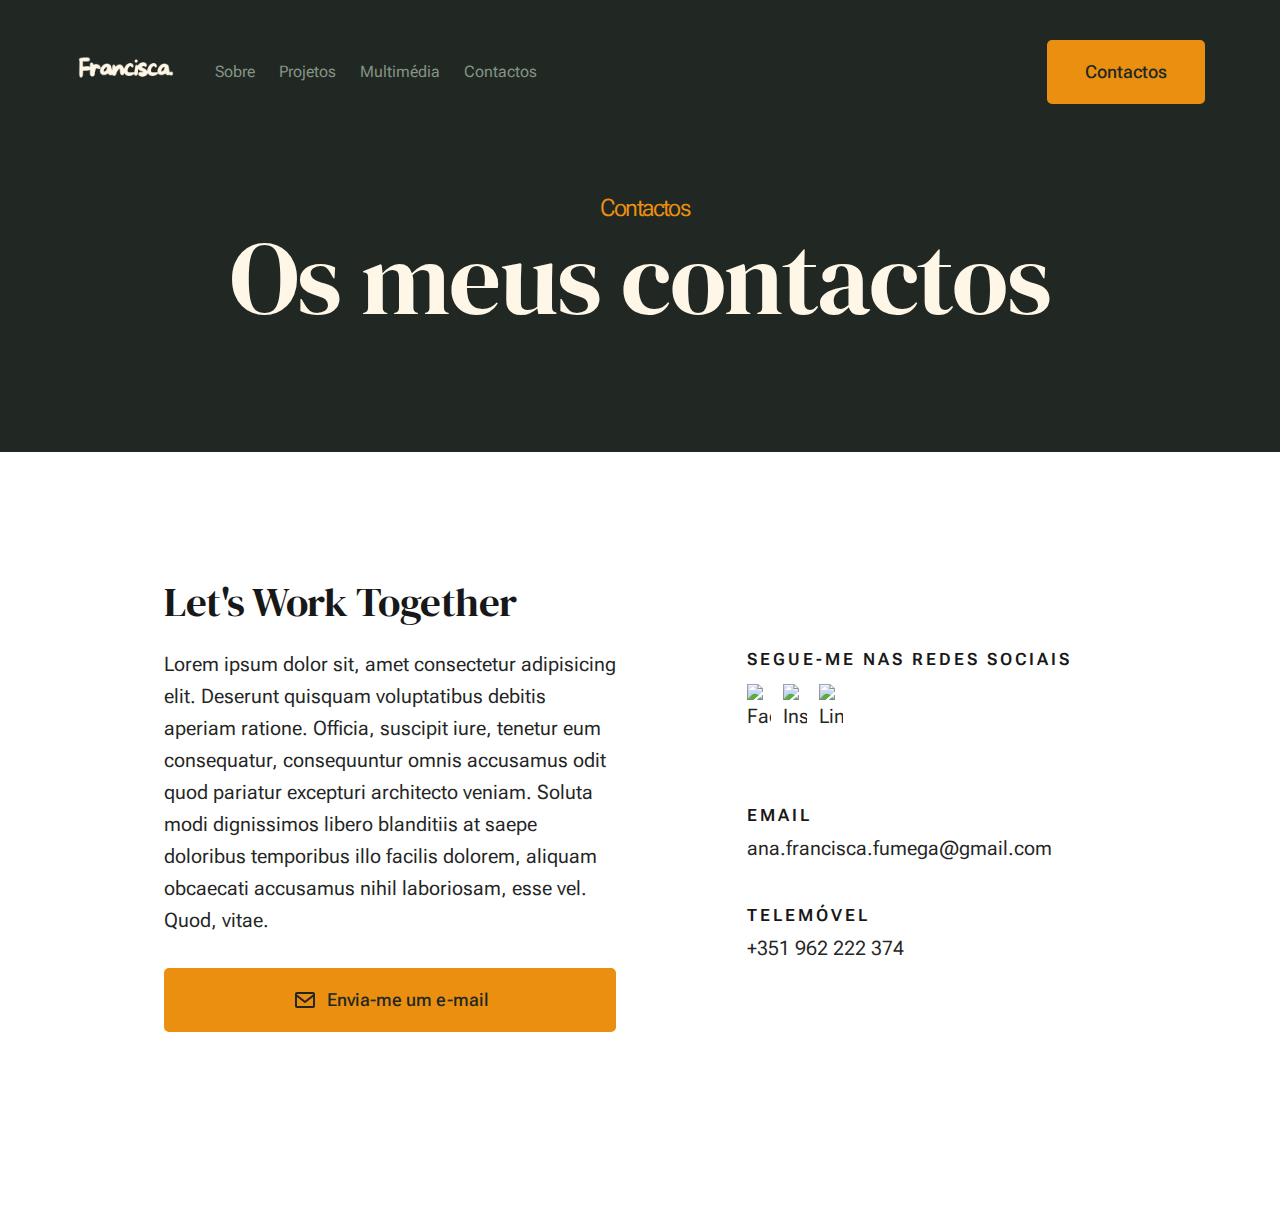
==== contactos.html @ 7c36a603 "Corrigindo publicação" ====
<!DOCTYPE html>
<html lang="en" class="no-js" >
<head>

    <!--- basic page needs
    ================================================== -->
    <meta charset="utf-8">
    <meta name="viewport" content="width=device-width, initial-scale=1">
    <title>Contactos - Francisca</title>

    <script>
        document.documentElement.classList.remove('no-js');
        document.documentElement.classList.add('js');
    </script>

    <!-- CSS
    ================================================== -->
    <link rel="stylesheet" href="css/vendor.css">
    <link rel="stylesheet" href="css/styles.css">

</head>


<body id="top">


    <!-- preloader
    ================================================== -->
    <div id="preloader">
        <div id="loader" class="dots-fade">
            <div></div>
            <div></div>
            <div></div>
        </div>
    </div>


    <!-- page wrap
    ================================================== -->
    <div id="page" class="s-pagewrap">


        <!-- # site header 
        ================================================== -->
        <header class="s-header">
            <div class="row s-header__inner width-sixteen-col">

                <div class="s-header__block">
                    <div class="s-header__logo">
                        <a class="logo" href="index.html">
                            <img src="images/logo.png" alt="Homepage">
                        </a>
                    </div>

                    <a class="s-header__menu-toggle" href="#0"><span>Menu</span></a>
                </div> <!-- end s-header__block -->

                <nav class="s-header__nav">
    
                    <ul class="s-header__menu-links">
                        <li><a href="sobre.html">Sobre</a></li>
                        <li><a href="projetos.html">Projetos</a></li>
                        <li><a href="multimedia.html">Multimédia</a></li>
                        <li><a href="contactos.html">Contactos</a></li>
                    </ul> <!-- s-header__menu-links -->

                    <div class="s-header__contact">
                        <a href="contactos.html" class="btn btn--primary s-header__contact-btn">Contactos</a>                        
                    </div> <!-- s-header__contact -->
    
                </nav> <!-- end s-header__nav -->


            </div> <!-- end s-header__inner -->
        </header> <!-- end s-header -->


        <!-- # site main content
        ================================================== -->
        <section id="content" class="s-content">

               <section class="s-pageheader pageheader">
                    <div class="row">
                        <div class="column xl-12">
                            <h1 class="page-title">
                                <span class="page-title__small-type text-pretitle">Contactos</span>
                                Os meus contactos
                            </h1>                            
                        </div>
                    </div>
               </section> <!--pageheader -->  

               <section class="s-pagecontent pagecontent">

                    <div class="row width-narrower pagemain">
                        <div class="column xl-12">
                            <h2>Let's Work Together</h2>

                            <div class="row">
                                <div class="column xl-6 md-12 contact-cta">     
                                    <p>
                                    Lorem ipsum dolor sit, amet consectetur adipisicing elit. Deserunt quisquam voluptatibus debitis aperiam ratione. Officia, 
                                    suscipit iure, tenetur eum consequatur, consequuntur omnis accusamus odit quod pariatur excepturi architecto veniam. Soluta 
                                    modi dignissimos libero blanditiis at saepe doloribus temporibus illo facilis dolorem, aliquam obcaecati accusamus nihil 
                                    laboriosam, esse vel. Quod, vitae.
                                    </p>
        
                                    <a href="mailto:#0" class="btn btn--primary u-fullwidth contact-btn">
                                        <svg xmlns="http://www.w3.org/2000/svg" width="24" height="24" viewBox="0 0 24 24" style="fill: rgba(0, 0, 0, 1);transform: ;msFilter:;"><path d="M20 4H4c-1.103 0-2 .897-2 2v12c0 1.103.897 2 2 2h16c1.103 0 2-.897 2-2V6c0-1.103-.897-2-2-2zm0 2v.511l-8 6.223-8-6.222V6h16zM4 18V9.044l7.386 5.745a.994.994 0 0 0 1.228 0L20 9.044 20.002 18H4z"></path></svg>
                                        Envia-me um e-mail
                                    </a>
                                </div> 
                                <div class="column xl-5 md-12 u-flexitem-x-right">
                                    <div class="contact-block">
                                        <h6>Segue-me nas redes sociais</h6>
                                        <ul class="contact-social social-list">
                                            <li>
                                                <a href="https://www.facebook.com/profile.php?id=100001958060253" target="_blank" rel="noopener noreferrer">
                                                    <img src="https://cdn-icons-png.flaticon.com/512/124/124010.png" alt="Facebook" width="24" height="24">
                                                </a>
                                            </li>
                                            <li>
                                                <a href="https://www.instagram.com/_francisca007/" target="_blank" rel="noopener noreferrer">
                                                    <img src="https://cdn-icons-png.flaticon.com/512/2111/2111463.png" alt="Instagram" width="24" height="24">
                                                </a>
                                            </li>
                                            <li>
                                                <a href="https://www.linkedin.com/in/francisca-fumega-a64b60287/" target="_blank" rel="noopener noreferrer" aria-label="LinkedIn">
                                                    <img src="https://cdn-icons-png.flaticon.com/512/174/174857.png" alt="LinkedIn" width="24" height="24">
                                                </a>
                                            </li>
                                        </ul>
                                    </div>

                                    <div class="contact-block">
                                        <h6>Email</h6>
                                        <a href="mailto:#0">ana.francisca.fumega@gmail.com</a>
                                    </div>

                                    <div class="contact-block">
                                        <h6>Telemóvel</h6>
                                        <ul class="contact-list">
                                            <li><a href="tel:197-543-2345">+351 962 222 374</a></li>
                                        </ul>
                                    </div>

                                </div>
                            </div>
                        </div>                        
                    </div> <!-- end pagemain -->

               </section> <!-- pagecontent -->
    <!-- Java Script
    ================================================== -->
    <script src="js/plugins.js"></script>
    <script src="js/main.js"></script>

</body>
</html>
---- css/vendor.css ----
/* ===================================================================
 * Monica Third-party Stylesheets
 * Template Ver. 1.0.0
 * 12-13-2022
 * -------------------------------------------------------------------
 *
 * TOC:
 * # PrismJS
 * # Swiper
 *
 * ------------------------------------------------------------------- */


/* ===================================================================
 * # PrismJS 1.20.0
 *   https://prismjs.com/download.html#themes=prism-okaidia&languages=markup+css+clike+javascript+markup-templating+php 
 *   
 *   okaidia theme for JavaScript, CSS and HTML
 *   Loosely based on Monokai textmate theme by http://www.monokai.nl/
 *   @author ocodia
 * ------------------------------------------------------------------- */
code[class*=language-],
pre[class*=language-] {
  color          : #f8f8f2;
  background     : none;
  text-shadow    : 0 1px rgba(0, 0, 0, 0.3);
  font-family    : var(--font-mono);
  font-size      : calc(var(--text-size) * 0.9444);
  text-align     : left;
  white-space    : pre;
  word-spacing   : normal;
  word-break     : normal;
  word-wrap      : normal;
  line-height    : var(--vspace-1);
  -moz-tab-size  : 4;
  -o-tab-size    : 4;
  tab-size       : 4;
  -webkit-hyphens: none;
  -ms-hyphens    : none;
  hyphens        : none;
}

/* Code blocks */
pre[class*=language-] {
  padding : var(--vspace-0_5) 0 var(--vspace-1);
  margin  : var(--vspace-1) 0;
  overflow: auto;
}

:not(pre)>code[class*=language-],
pre[class*=language-] {
  background: #272822;
}

/* Inline code */
:not(pre)>code[class*=language-] {
  padding    : 0.1em;
  white-space: normal;
}

.token.comment,
.token.prolog,
.token.doctype,
.token.cdata {
  color: slategray;
}

.token.punctuation {
  color: #f8f8f2;
}

.token.namespace {
  opacity: 0.7;
}

.token.property,
.token.tag,
.token.constant,
.token.symbol,
.token.deleted {
  color: #f92672;
}

.token.boolean,
.token.number {
  color: #ae81ff;
}

.token.selector,
.token.attr-name,
.token.string,
.token.char,
.token.builtin,
.token.inserted {
  color: #a6e22e;
}

.token.operator,
.token.entity,
.token.url,
.language-css .token.string,
.style .token.string,
.token.variable {
  color: #f8f8f2;
}

.token.atrule,
.token.attr-value,
.token.function,
.token.class-name {
  color: #e6db74;
}

.token.keyword {
  color: #66d9ef;
}

.token.regex,
.token.important {
  color: #fd971f;
}

.token.important,
.token.bold {
  font-weight: bold;
}

.token.italic {
  font-style: italic;
}

.token.entity {
  cursor: help;
}



/* ===================================================================
 * # Swiper 6.4.5
 *   Most modern mobile touch slider and framework with hardware accelerated transitions
 *   https://swiperjs.com
 *
 *   Copyright 2014-2020 Vladimir Kharlampidi
 *
 *   Released under the MIT License
 *
 *   Released on: December 18, 2020
 * ------------------------------------------------------------------- */
@font-face {
  font-family: "swiper-icons";
  src        : url("data:application/font-woff;charset=utf-8;base64, [base64]//wADZ2x5ZgAAAywAAADMAAAD2MHtryVoZWFkAAABbAAAADAAAAA2E2+eoWhoZWEAAAGcAAAAHwAAACQC9gDzaG10eAAAAigAAAAZAAAArgJkABFsb2NhAAAC0AAAAFoAAABaFQAUGG1heHAAAAG8AAAAHwAAACAAcABAbmFtZQAAA/gAAAE5AAACXvFdBwlwb3N0AAAFNAAAAGIAAACE5s74hXjaY2BkYGAAYpf5Hu/j+W2+MnAzMYDAzaX6QjD6/4//Bxj5GA8AuRwMYGkAPywL13jaY2BkYGA88P8Agx4j+/8fQDYfA1AEBWgDAIB2BOoAeNpjYGRgYNBh4GdgYgABEMnIABJzYNADCQAACWgAsQB42mNgYfzCOIGBlYGB0YcxjYGBwR1Kf2WQZGhhYGBiYGVmgAFGBiQQkOaawtDAoMBQxXjg/wEGPcYDDA4wNUA2CCgwsAAAO4EL6gAAeNpj2M0gyAACqxgGNWBkZ2D4/wMA+xkDdgAAAHjaY2BgYGaAYBkGRgYQiAHyGMF8FgYHIM3DwMHABGQrMOgyWDLEM1T9/w8UBfEMgLzE////P/5//f/V/xv+r4eaAAeMbAxwIUYmIMHEgKYAYjUcsDAwsLKxc3BycfPw8jEQA/[base64]/uznmfPFBNODM2K7MTQ45YEAZqGP81AmGGcF3iPqOop0r1SPTaTbVkfUe4HXj97wYE+yNwWYxwWu4v1ugWHgo3S1XdZEVqWM7ET0cfnLGxWfkgR42o2PvWrDMBSFj/IHLaF0zKjRgdiVMwScNRAoWUoH78Y2icB/yIY09An6AH2Bdu/UB+yxopYshQiEvnvu0dURgDt8QeC8PDw7Fpji3fEA4z/PEJ6YOB5hKh4dj3EvXhxPqH/SKUY3rJ7srZ4FZnh1PMAtPhwP6fl2PMJMPDgeQ4rY8YT6Gzao0eAEA409DuggmTnFnOcSCiEiLMgxCiTI6Cq5DZUd3Qmp10vO0LaLTd2cjN4fOumlc7lUYbSQcZFkutRG7g6JKZKy0RmdLY680CDnEJ+UMkpFFe1RN7nxdVpXrC4aTtnaurOnYercZg2YVmLN/d/gczfEimrE/fs/bOuq29Zmn8tloORaXgZgGa78yO9/cnXm2BpaGvq25Dv9S4E9+5SIc9PqupJKhYFSSl47+Qcr1mYNAAAAeNptw0cKwkAAAMDZJA8Q7OUJvkLsPfZ6zFVERPy8qHh2YER+3i/BP83vIBLLySsoKimrqKqpa2hp6+jq6RsYGhmbmJqZSy0sraxtbO3sHRydnEMU4uR6yx7JJXveP7WrDycAAAAAAAH//wACeNpjYGRgYOABYhkgZgJCZgZNBkYGLQZtIJsFLMYAAAw3ALgAeNolizEKgDAQBCchRbC2sFER0YD6qVQiBCv/H9ezGI6Z5XBAw8CBK/m5iQQVauVbXLnOrMZv2oLdKFa8Pjuru2hJzGabmOSLzNMzvutpB3N42mNgZGBg4GKQYzBhYMxJLMlj4GBgAYow/P/PAJJhLM6sSoWKfWCAAwDAjgbRAAB42mNgYGBkAIIbCZo5IPrmUn0hGA0AO8EFTQAA") format("woff");
  font-weight: 400;
  font-style : normal;
}

:root {
  --swiper-theme-color: #007aff;
}

.swiper-container {
  margin-left : auto;
  margin-right: auto;
  position    : relative;
  overflow    : hidden;
  list-style  : none;
  padding     : 0;
  /* Fix of Webkit flickering */
  z-index     : 1;
}

.swiper-container-vertical>.swiper-wrapper {
  flex-direction: column;
}

.swiper-wrapper {
  position           : relative;
  width              : 100%;
  height             : 100%;
  z-index            : 1;
  display            : flex;
  transition-property: transform;
  box-sizing         : content-box;
}

.swiper-container-android .swiper-slide,
.swiper-wrapper {
  transform: translate3d(0px, 0, 0);
}

.swiper-container-multirow>.swiper-wrapper {
  flex-wrap: wrap;
}

.swiper-container-multirow-column>.swiper-wrapper {
  flex-wrap     : wrap;
  flex-direction: column;
}

.swiper-container-free-mode>.swiper-wrapper {
  transition-timing-function: ease-out;
  margin                    : 0 auto;
}

.swiper-slide {
  flex-shrink        : 0;
  width              : 100%;
  height             : 100%;
  position           : relative;
  transition-property: transform;
}

.swiper-slide-invisible-blank {
  visibility: hidden;
}

/* Auto Height */
.swiper-container-autoheight,
.swiper-container-autoheight .swiper-slide {
  height: auto;
}

.swiper-container-autoheight .swiper-wrapper {
  align-items        : flex-start;
  transition-property: transform, height;
}

/* 3D Effects */
.swiper-container-3d {
  perspective: 1200px;
}

.swiper-container-3d .swiper-wrapper,
.swiper-container-3d .swiper-slide,
.swiper-container-3d .swiper-slide-shadow-left,
.swiper-container-3d .swiper-slide-shadow-right,
.swiper-container-3d .swiper-slide-shadow-top,
.swiper-container-3d .swiper-slide-shadow-bottom,
.swiper-container-3d .swiper-cube-shadow {
  transform-style: preserve-3d;
}

.swiper-container-3d .swiper-slide-shadow-left,
.swiper-container-3d .swiper-slide-shadow-right,
.swiper-container-3d .swiper-slide-shadow-top,
.swiper-container-3d .swiper-slide-shadow-bottom {
  position      : absolute;
  left          : 0;
  top           : 0;
  width         : 100%;
  height        : 100%;
  pointer-events: none;
  z-index       : 10;
}

.swiper-container-3d .swiper-slide-shadow-left {
  background-image: linear-gradient(to left, rgba(0, 0, 0, 0.5), rgba(0, 0, 0, 0));
}

.swiper-container-3d .swiper-slide-shadow-right {
  background-image: linear-gradient(to right, rgba(0, 0, 0, 0.5), rgba(0, 0, 0, 0));
}

.swiper-container-3d .swiper-slide-shadow-top {
  background-image: linear-gradient(to top, rgba(0, 0, 0, 0.5), rgba(0, 0, 0, 0));
}

.swiper-container-3d .swiper-slide-shadow-bottom {
  background-image: linear-gradient(to bottom, rgba(0, 0, 0, 0.5), rgba(0, 0, 0, 0));
}

/* CSS Mode */
.swiper-container-css-mode>.swiper-wrapper {
  overflow          : auto;
  scrollbar-width   : none;
  /* For Firefox */
  -ms-overflow-style: none;
  /* For Internet Explorer and Edge */
}

.swiper-container-css-mode>.swiper-wrapper::-webkit-scrollbar {
  display: none;
}

.swiper-container-css-mode>.swiper-wrapper>.swiper-slide {
  scroll-snap-align: start start;
}

.swiper-container-horizontal.swiper-container-css-mode>.swiper-wrapper {
  -ms-scroll-snap-type: x mandatory;
  scroll-snap-type    : x mandatory;
}

.swiper-container-vertical.swiper-container-css-mode>.swiper-wrapper {
  -ms-scroll-snap-type: y mandatory;
  scroll-snap-type    : y mandatory;
}

:root {
  --swiper-navigation-size   : 44px;
  /*
    --swiper-navigation-color: var(--swiper-theme-color);
    */
}

.swiper-button-prev,
.swiper-button-next {
  position       : absolute;
  top            : 50%;
  width          : calc(var(--swiper-navigation-size) / 44 * 27);
  height         : var(--swiper-navigation-size);
  margin-top     : calc(-1 * var(--swiper-navigation-size) / 2);
  z-index        : 10;
  cursor         : pointer;
  display        : flex;
  align-items    : center;
  justify-content: center;
  color          : var(--swiper-navigation-color, var(--swiper-theme-color));
}

.swiper-button-prev.swiper-button-disabled,
.swiper-button-next.swiper-button-disabled {
  opacity       : 0.35;
  cursor        : auto;
  pointer-events: none;
}

.swiper-button-prev:after,
.swiper-button-next:after {
  font-family   : swiper-icons;
  font-size     : var(--swiper-navigation-size);
  text-transform: none !important;
  letter-spacing: 0;
  text-transform: none;
  font-variant  : initial;
  line-height   : 1;
}

.swiper-button-prev,
.swiper-container-rtl .swiper-button-next {
  left : 10px;
  right: auto;
}

.swiper-button-prev:after,
.swiper-container-rtl .swiper-button-next:after {
  content: "prev";
}

.swiper-button-next,
.swiper-container-rtl .swiper-button-prev {
  right: 10px;
  left : auto;
}

.swiper-button-next:after,
.swiper-container-rtl .swiper-button-prev:after {
  content: "next";
}

.swiper-button-prev.swiper-button-white,
.swiper-button-next.swiper-button-white {
  --swiper-navigation-color: #ffffff;
}

.swiper-button-prev.swiper-button-black,
.swiper-button-next.swiper-button-black {
  --swiper-navigation-color: #000000;
}

.swiper-button-lock {
  display: none;
}

:root {
  /*
    --swiper-pagination-color: var(--swiper-theme-color);
    */
}

.swiper-pagination {
  position  : absolute;
  text-align: center;
  transition: 300ms opacity;
  transform : translate3d(0, 0, 0);
  z-index   : 10;
}

.swiper-pagination.swiper-pagination-hidden {
  opacity: 0;
}

/* Common Styles */
.swiper-pagination-fraction,
.swiper-pagination-custom,
.swiper-container-horizontal>.swiper-pagination-bullets {
  bottom: 10px;
  left  : 0;
  width : 100%;
}

/* Bullets */
.swiper-pagination-bullets-dynamic {
  overflow : hidden;
  font-size: 0;
}

.swiper-pagination-bullets-dynamic .swiper-pagination-bullet {
  transform: scale(0.33);
  position : relative;
}

.swiper-pagination-bullets-dynamic .swiper-pagination-bullet-active {
  transform: scale(1);
}

.swiper-pagination-bullets-dynamic .swiper-pagination-bullet-active-main {
  transform: scale(1);
}

.swiper-pagination-bullets-dynamic .swiper-pagination-bullet-active-prev {
  transform: scale(0.66);
}

.swiper-pagination-bullets-dynamic .swiper-pagination-bullet-active-prev-prev {
  transform: scale(0.33);
}

.swiper-pagination-bullets-dynamic .swiper-pagination-bullet-active-next {
  transform: scale(0.66);
}

.swiper-pagination-bullets-dynamic .swiper-pagination-bullet-active-next-next {
  transform: scale(0.33);
}

.swiper-pagination-bullet {
  width        : 8px;
  height       : 8px;
  display      : inline-block;
  border-radius: 100%;
  background   : #000;
  opacity      : 0.2;
}

button.swiper-pagination-bullet {
  border            : none;
  margin            : 0;
  padding           : 0;
  box-shadow        : none;
  -webkit-appearance: none;
  -moz-appearance   : none;
  appearance        : none;
}

.swiper-pagination-clickable .swiper-pagination-bullet {
  cursor: pointer;
}

.swiper-pagination-bullet-active {
  opacity   : 1;
  background: var(--swiper-pagination-color, var(--swiper-theme-color));
}

.swiper-container-vertical>.swiper-pagination-bullets {
  right    : 10px;
  top      : 50%;
  transform: translate3d(0px, -50%, 0);
}

.swiper-container-vertical>.swiper-pagination-bullets .swiper-pagination-bullet {
  margin : 6px 0;
  display: block;
}

.swiper-container-vertical>.swiper-pagination-bullets.swiper-pagination-bullets-dynamic {
  top      : 50%;
  transform: translateY(-50%);
  width    : 8px;
}

.swiper-container-vertical>.swiper-pagination-bullets.swiper-pagination-bullets-dynamic .swiper-pagination-bullet {
  display   : inline-block;
  transition: 200ms transform, 200ms top;
}

.swiper-container-horizontal>.swiper-pagination-bullets .swiper-pagination-bullet {
  margin: 0 4px;
}

.swiper-container-horizontal>.swiper-pagination-bullets.swiper-pagination-bullets-dynamic {
  left       : 50%;
  transform  : translateX(-50%);
  white-space: nowrap;
}

.swiper-container-horizontal>.swiper-pagination-bullets.swiper-pagination-bullets-dynamic .swiper-pagination-bullet {
  transition: 200ms transform, 200ms left;
}

.swiper-container-horizontal.swiper-container-rtl>.swiper-pagination-bullets-dynamic .swiper-pagination-bullet {
  transition: 200ms transform, 200ms right;
}

/* Progress */
.swiper-pagination-progressbar {
  background: rgba(0, 0, 0, 0.25);
  position  : absolute;
}

.swiper-pagination-progressbar .swiper-pagination-progressbar-fill {
  background      : var(--swiper-pagination-color, var(--swiper-theme-color));
  position        : absolute;
  left            : 0;
  top             : 0;
  width           : 100%;
  height          : 100%;
  transform       : scale(0);
  transform-origin: left top;
}

.swiper-container-rtl .swiper-pagination-progressbar .swiper-pagination-progressbar-fill {
  transform-origin: right top;
}

.swiper-container-horizontal>.swiper-pagination-progressbar,
.swiper-container-vertical>.swiper-pagination-progressbar.swiper-pagination-progressbar-opposite {
  width : 100%;
  height: 4px;
  left  : 0;
  top   : 0;
}

.swiper-container-vertical>.swiper-pagination-progressbar,
.swiper-container-horizontal>.swiper-pagination-progressbar.swiper-pagination-progressbar-opposite {
  width : 4px;
  height: 100%;
  left  : 0;
  top   : 0;
}

.swiper-pagination-white {
  --swiper-pagination-color: #ffffff;
}

.swiper-pagination-black {
  --swiper-pagination-color: #000000;
}

.swiper-pagination-lock {
  display: none;
}

/* Scrollbar */
.swiper-scrollbar {
  border-radius   : 10px;
  position        : relative;
  -ms-touch-action: none;
  background      : rgba(0, 0, 0, 0.1);
}

.swiper-container-horizontal>.swiper-scrollbar {
  position: absolute;
  left    : 1%;
  bottom  : 3px;
  z-index : 50;
  height  : 5px;
  width   : 98%;
}

.swiper-container-vertical>.swiper-scrollbar {
  position: absolute;
  right   : 3px;
  top     : 1%;
  z-index : 50;
  width   : 5px;
  height  : 98%;
}

.swiper-scrollbar-drag {
  height       : 100%;
  width        : 100%;
  position     : relative;
  background   : rgba(0, 0, 0, 0.5);
  border-radius: 10px;
  left         : 0;
  top          : 0;
}

.swiper-scrollbar-cursor-drag {
  cursor: move;
}

.swiper-scrollbar-lock {
  display: none;
}

.swiper-zoom-container {
  width          : 100%;
  height         : 100%;
  display        : flex;
  justify-content: center;
  align-items    : center;
  text-align     : center;
}

.swiper-zoom-container>img,
.swiper-zoom-container>svg,
.swiper-zoom-container>canvas {
  max-width    : 100%;
  max-height   : 100%;
  -o-object-fit: contain;
  object-fit   : contain;
}

.swiper-slide-zoomed {
  cursor: move;
}

/* Preloader */
:root {
  /*
    --swiper-preloader-color: var(--swiper-theme-color);
    */
}

.swiper-lazy-preloader {
  width            : 42px;
  height           : 42px;
  position         : absolute;
  left             : 50%;
  top              : 50%;
  margin-left      : -21px;
  margin-top       : -21px;
  z-index          : 10;
  transform-origin : 50%;
  -webkit-animation: swiper-preloader-spin 1s infinite linear;
  animation        : swiper-preloader-spin 1s infinite linear;
  box-sizing       : border-box;
  border           : 4px solid var(--swiper-preloader-color, var(--swiper-theme-color));
  border-radius    : 50%;
  border-top-color : transparent;
}

.swiper-lazy-preloader-white {
  --swiper-preloader-color: #fff;
}

.swiper-lazy-preloader-black {
  --swiper-preloader-color: #000;
}

@-webkit-keyframes swiper-preloader-spin {
  100% {
    transform: rotate(360deg);
  }
}

@keyframes swiper-preloader-spin {
  100% {
    transform: rotate(360deg);
  }
}

/* a11y */
.swiper-container .swiper-notification {
  position      : absolute;
  left          : 0;
  top           : 0;
  pointer-events: none;
  opacity       : 0;
  z-index       : -1000;
}

.swiper-container-fade.swiper-container-free-mode .swiper-slide {
  transition-timing-function: ease-out;
}

.swiper-container-fade .swiper-slide {
  pointer-events     : none;
  transition-property: opacity;
}

.swiper-container-fade .swiper-slide .swiper-slide {
  pointer-events: none;
}

.swiper-container-fade .swiper-slide-active,
.swiper-container-fade .swiper-slide-active .swiper-slide-active {
  pointer-events: auto;
}

.swiper-container-cube {
  overflow: visible;
}

.swiper-container-cube .swiper-slide {
  pointer-events             : none;
  -webkit-backface-visibility: hidden;
  backface-visibility        : hidden;
  z-index                    : 1;
  visibility                 : hidden;
  transform-origin           : 0 0;
  width                      : 100%;
  height                     : 100%;
}

.swiper-container-cube .swiper-slide .swiper-slide {
  pointer-events: none;
}

.swiper-container-cube.swiper-container-rtl .swiper-slide {
  transform-origin: 100% 0;
}

.swiper-container-cube .swiper-slide-active,
.swiper-container-cube .swiper-slide-active .swiper-slide-active {
  pointer-events: auto;
}

.swiper-container-cube .swiper-slide-active,
.swiper-container-cube .swiper-slide-next,
.swiper-container-cube .swiper-slide-prev,
.swiper-container-cube .swiper-slide-next+.swiper-slide {
  pointer-events: auto;
  visibility    : visible;
}

.swiper-container-cube .swiper-slide-shadow-top,
.swiper-container-cube .swiper-slide-shadow-bottom,
.swiper-container-cube .swiper-slide-shadow-left,
.swiper-container-cube .swiper-slide-shadow-right {
  z-index                    : 0;
  -webkit-backface-visibility: hidden;
  backface-visibility        : hidden;
}

.swiper-container-cube .swiper-cube-shadow {
  position  : absolute;
  left      : 0;
  bottom    : 0px;
  width     : 100%;
  height    : 100%;
  background: #000;
  opacity   : 0.6;
  filter    : blur(50px);
  z-index   : 0;
}

.swiper-container-flip {
  overflow: visible;
}

.swiper-container-flip .swiper-slide {
  pointer-events             : none;
  -webkit-backface-visibility: hidden;
  backface-visibility        : hidden;
  z-index                    : 1;
}

.swiper-container-flip .swiper-slide .swiper-slide {
  pointer-events: none;
}

.swiper-container-flip .swiper-slide-active,
.swiper-container-flip .swiper-slide-active .swiper-slide-active {
  pointer-events: auto;
}

.swiper-container-flip .swiper-slide-shadow-top,
.swiper-container-flip .swiper-slide-shadow-bottom,
.swiper-container-flip .swiper-slide-shadow-left,
.swiper-container-flip .swiper-slide-shadow-right {
  z-index                    : 0;
  -webkit-backface-visibility: hidden;
  backface-visibility        : hidden;
}
---- css/styles.css ----
@charset "UTF-8";
/* =================================================================== 
 * Monica Main Stylesheet
 * Template Ver. 1.0.0
 * 12-13-2022
 * ------------------------------------------------------------------
 *
 * TOC:
 * # SETTINGS
 *		## fonts
 *    	## colors
 *	  	## spacing and typescale
 *		## grid variables
 * # CSS RESET
 * # GRID
 *		## extra large devices
 *		## large devices
 *		## medium devices 
 *		## tablet devices
 *		## mobile devices
 *		## small mobile devices
 *		## additional column stackpoints 
 * # BASE SETUP
 * # UTILITY CLASSES
 * # TYPOGRAPHY 
 *		## additional typography & helper classes
 *		## lists
 *		## media 
 *		## spacing
 * # PRELOADER
 *		## page loaded
 * # FORM 
 *		## style placeholder text
 *		## change autocomplete styles in Chrome
 * # BUTTONS
 * # TABLE
 * # COMPONENTS
 *		## pagination 
 *		## alert box 
 *		## skillbars
 *		## stats tabs
 * # PROJECT-WIDE SHARED STYLES
 *		## list items
 *		## social list
 *		## blog card
 *		## testimonials
 *		## swiper overrides
 * # GRID-BASED LAYOUTS
 *		## grid block
 *		## list grid
 * # PAGE WRAP
 * # SITE HEADER
 *		## logo
 *		## main navigation
 *		## mobile menu toggle
 * # PAGEHEADER & PAGECONTENT
 * # INTRO
 *		## intro content
 *		## intro scroll down
 *		## intro transitions
 * # ABOUT
 * # EXPERTISE
 * # CLIENTS
 *		## clients list
 * # CTA
 * # JOURNAL
 * # FOOTER
 *		## newsletter
 *		## copyright
 *		## go top
 * # BLOG STYLES 
 * # PAGE STYLES 
 *		## services page
 *		## contact page
 *
 * ------------------------------------------------------------------ */


/* ===================================================================
 * # SETTINGS
 *
 *
 * ------------------------------------------------------------------- */

/* ------------------------------------------------------------------- 
 * ## fonts 
 * ------------------------------------------------------------------- */
@import url("https://fonts.googleapis.com/css2?family=DM+Serif+Display&family=Roboto+Flex:opsz,wght@8..144,300;8..144,400;8..144,500;8..144,600&display=swap");

:root {
	--font-1: "Roboto Flex", sans-serif;
	--font-2: "DM Serif Display", Serif;

  /* monospace
   */
	--font-mono: Consolas, "Andale Mono", Courier, "Courier New", monospace;
}

/* ------------------------------------------------------------------- 
 * ## colors
 * ------------------------------------------------------------------- */
:root {
  /* color-1(#EA9010)
   * color-2(#343D35)
   * color-3(#FEF5E4)
   */
	--color-1: hsla(35, 87%, 49%, 1);
	--color-2: hsla(127, 8%, 22%, 1);
	--color-3: hsla(39, 93%, 95%, 1);

  /* theme color variations
   */
	--color-1-lightest             : hsla(35, 87%, 96%, 1);
	--color-1-lighter              : hsla(35, 87%, 69%, 1);
	--color-1-light                : hsla(35, 87%, 59%, 1);
	--color-1-dark                 : hsla(35, 87%, 39%, 1);
	--color-1-darker               : hsla(35, 87%, 29%, 1);
	--color-1-darkest              : hsla(35, 87%, 10%, 1);

	--color-2-lightest             : hsla(127, 8%, 55%, 1);
	--color-2-lighter              : hsla(127, 8%, 42%, 1);
	--color-2-light                : hsla(127, 8%, 32%, 1);
	--color-2-dark                 : hsla(127, 8%, 14%, 1);
	--color-2-darker               : hsla(127, 8%, 2%, 1);
	
	--color-3-light                : hsla(39, 93%, 100%, 1);
	--color-3-dark                 : hsla(39, 93%, 85%, 1);
	--color-3-darker               : hsla(39, 93%, 75%, 1);

  /* feedback colors
   * color-error(#ffd1d2), color-success(#c8e675), 
   * color-info(#d7ecfb), color-notice(#fff099)
   */
	--color-error                  : hsla(359, 100%, 91%, 1);
	--color-success                : hsla(76, 69%, 68%, 1);
	--color-info                   : hsla(205, 82%, 91%, 1);
	--color-notice                 : hsla(51, 100%, 80%, 1);
	--color-error-content          : hsla(359, 50%, 50%, 1);
	--color-success-content        : hsla(76, 29%, 28%, 1);
	--color-info-content           : hsla(205, 32%, 31%, 1);
	--color-notice-content         : hsla(51, 30%, 30%, 1);

  /* shades 
   * generated using 
   * Tint & Shade Generator 
   * (https                     ://maketintsandshades.com/)
   */
	--color-black                  : #000000;
	--color-gray-19                : #121212;
	--color-gray-18                : #242525;
	--color-gray-17                : #363737;
	--color-gray-16                : #484949;
	--color-gray-15                : #5b5c5c;
	--color-gray-14                : #6d6e6e;
	--color-gray-13                : #7f8080;
	--color-gray-12                : #919292;
	--color-gray-11                : #a3a5a5;
	--color-gray-10                : #b5b7b7;
	--color-gray-9                 : #bcbebe;
	--color-gray-8                 : #c4c5c5;
	--color-gray-7                 : #cbcdcd;
	--color-gray-6                 : #d3d4d4;
	--color-gray-5                 : #dadbdb;
	--color-gray-4                 : #e1e2e2;
	--color-gray-3                 : #e9e9e9;
	--color-gray-2                 : #f0f1f1;
	--color-gray-1                 : #f8f8f8;
	--color-white                  : #ffffff;

  /* text
   */
	--color-text                   : var(--color-gray-18);
	--color-text-dark              : #181818;
	--color-text-light             : var(--color-gray-14);
	--color-placeholder            : var(--color-gray-12);

  /* link
   */
	--color-link                   : var(--color-1);
	--color-link-hover             : var(--color-2-lighter);
	--color-link-active            : var(--color-2-lighter);

  /* buttons
   */
	--color-btn                    : var(--color-gray-4);
	--color-btn-text               : var(--color-text);
	--color-btn-hover              : var(--color-gray-5);
	--color-btn-hover-text         : var(--color-text);
	--color-btn-primary            : var(--color-1);
	--color-btn-primary-text       : var(--color-2-dark);
	--color-btn-primary-hover      : var(--color-1-light);
	--color-btn-primary-hover-text : var(--color-2-dark);
	--color-btn-stroke             : var(--color-text-dark);
	--color-btn-stroke-text        : var(--color-text-dark);
	--color-btn-stroke-hover       : var(--color-text-dark);
	--color-btn-stroke-hover-text  : var(--color-white);

  /* preloader
   */
	--color-preloader-bg           : var(--color-2-dark);
	--color-loader                 : var(--color-white);
	--color-loader-light           : var(--color-2-light);

  /* others
   */
	--color-body                   : white;
	--color-border                 : rgba(0, 0, 0, .1);
	--border-radius                : 5px;
}

/* ------------------------------------------------------------------- 
 * ## spacing and typescale
 * ------------------------------------------------------------------- */
:root {
  /* spacing
   * base font size: 20px 
   * vertical space unit : 32px
   */
	--base-size        : 62.5%;
	--multiplier       : 1;
	--base-font-size   : calc(2rem * var(--multiplier));
	--space            : calc(3.2rem * var(--multiplier));

  /* vertical spacing 
   */
	--vspace-0_125     : calc(0.125 * var(--space));
	--vspace-0_25      : calc(0.25 * var(--space));
	--vspace-0_375     : calc(0.375 * var(--space));
	--vspace-0_5       : calc(0.5 * var(--space));
	--vspace-0_625     : calc(0.625 * var(--space));
	--vspace-0_75      : calc(0.75 * var(--space));
	--vspace-0_875     : calc(0.875 * var(--space));
	--vspace-1         : calc(var(--space));
	--vspace-1_25      : calc(1.25 * var(--space));
	--vspace-1_5       : calc(1.5 * var(--space));
	--vspace-1_75      : calc(1.75 * var(--space));
	--vspace-2         : calc(2 * var(--space));
	--vspace-2_5       : calc(2.5 * var(--space));
	--vspace-3         : calc(3 * var(--space));
	--vspace-3_5       : calc(3.5 * var(--space));
	--vspace-4         : calc(4 * var(--space));
	--vspace-4_5       : calc(4.5 * var(--space));
	--vspace-5         : calc(5 * var(--space));
	--vspace-5_5       : calc(5.5 * var(--space));
	--vspace-6         : calc(6 * var(--space));
	--vspace-6_5       : calc(6.5 * var(--space));
	--vspace-7         : calc(7 * var(--space));
	--vspace-7_5       : calc(7.5 * var(--space));
	--vspace-8         : calc(8 * var(--space));
	--vspace-8_5       : calc(8.5 * var(--space));
	--vspace-9         : calc(9 * var(--space));
	--vspace-9_5       : calc(9.5 * var(--space));
	--vspace-10        : calc(10 * var(--space));

  /* type scale
   * ratio 1        :2 | base: 20px
   * -------------------------------------------------------
   *
   * --text-huge-3    = (148.60px)
   * --text-huge-2    = (123.83px)
   * --text-huge-1    = (103.20px)
   * --text-display-3 = (86.00px)
   * --text-display-2 = (71.66px)
   * --text-display-1 = (59.72px)
   * --text-xxxl      = (49.77px)
   * --text-xxl       = (41.47px)
   * --text-xl        = (34.56px)
   * --text-lg        = (28.80px)
   * --text-md        = (24.00px)
   * --text-size      = (20.00px) BASE
   * --text-sm        = (16.67px)
   * --text-xs        = (13.89px)
   *
   * ---------------------------------------------------------
   */
	--text-scale-ratio : 1.2;
	--text-size        : var(--base-font-size);
	--text-xs          : calc((var(--text-size) / var(--text-scale-ratio)) / var(--text-scale-ratio));
	--text-sm          : calc(var(--text-xs) * var(--text-scale-ratio));
	--text-md          : calc(var(--text-sm) * var(--text-scale-ratio) * var(--text-scale-ratio));
	--text-lg          : calc(var(--text-md) * var(--text-scale-ratio));
	--text-xl          : calc(var(--text-lg) * var(--text-scale-ratio));
	--text-xxl         : calc(var(--text-xl) * var(--text-scale-ratio));
	--text-xxxl        : calc(var(--text-xxl) * var(--text-scale-ratio));
	--text-display-1   : calc(var(--text-xxxl) * var(--text-scale-ratio));
	--text-display-2   : calc(var(--text-display-1) * var(--text-scale-ratio));
	--text-display-3   : calc(var(--text-display-2) * var(--text-scale-ratio));
	--text-huge-1      : calc(var(--text-display-3) * var(--text-scale-ratio));
	--text-huge-2      : calc(var(--text-huge-1) * var(--text-scale-ratio));
	--text-huge-3      : calc(var(--text-huge-2) * var(--text-scale-ratio));

  /* default button height
   */
	--vspace-btn       : var(--vspace-2);
}

/* on mobile devices below 600px, change the value of '--multiplier' 
 * to adjust the values of base font size and vertical space unit.
 */
@media screen and (max-width: 600px) {
	:root {
		--multiplier: .9375;
	}
}

/* ------------------------------------------------------------------- 
 * ## grid variables
 * ------------------------------------------------------------------- */
:root {
  
  /* widths for rows and containers
   */
	--width-sixteen-cols: 1760px;
	--width-default     : 1320px;
	--width-wide        : 1600px;
	--width-wider       : 1800px;
	--width-narrow      : 1200px;
	--width-narrower    : 1000px;
	--width-narrowest   : 800px;
	--width-full        : 100%;
	--width-grid-max    : var(--width-default);

  /* gutter
   */
	--gutter            : 2.4rem;
}

/* on large screen devices
 */
@media screen and (max-width: 1000px) {
	:root {
		--gutter: 2.2rem;
	}
}

/* on small devices
 */
@media screen and (max-width: 600px) {
	:root {
		--gutter: 1rem;
	}
}



/* ====================================================================
 * # CSS RESET
 *
 *
 * --------------------------------------------------------------------
 * http://meyerweb.com/eric/tools/css/reset/ 
 * v2.0 | 20110126
 * License: none (public domain)
 * -------------------------------------------------------------------- */
html,
body,
div,
span,
applet,
object,
iframe,
h1,
h2,
h3,
h4,
h5,
h6,
p,
blockquote,
pre,
a,
abbr,
acronym,
address,
big,
cite,
code,
del,
dfn,
em,
img,
ins,
kbd,
q,
s,
samp,
small,
strike,
strong,
sub,
sup,
tt,
var,
b,
u,
i,
center,
dl,
dt,
dd,
ol,
ul,
li,
fieldset,
form,
label,
legend,
table,
caption,
tbody,
tfoot,
thead,
tr,
th,
td,
article,
aside,
canvas,
details,
embed,
figure,
figcaption,
footer,
header,
hgroup,
menu,
nav,
output,
ruby,
section,
summary,
time,
mark,
audio,
video {
	margin        : 0;
	padding       : 0;
	border        : 0;
	font-size     : 100%;
	font          : inherit;
	vertical-align: baseline;
}

/* HTML5 display-role reset for older browsers */
article,
aside,
details,
figcaption,
figure,
footer,
header,
hgroup,
menu,
nav,
section {
	display: block;
}

body {
	line-height: 1;
}

ol,
ul {
	list-style: none;
}

blockquote,
q {
	quotes: none;
}

blockquote:before,
blockquote:after,
q:before,
q:after {
	content: "";
	content: none;
}

table {
	border-collapse: collapse;
	border-spacing : 0;
}


/* ===================================================================
 * # GRID v5.0.0
 *
 *
 * -------------------------------------------------------------------
 * - Grid system based on the flex display property.
 *
 * - Grid breakpoints are based on MAXIMUM WIDTH media queries, 
 *   meaning they apply to that one breakpoint and ALL THOSE BELOW IT.
 *
 * - Grid columns without a specified width will automatically layout 
 *   as equal width columns.
 *
 * - On viewports 400px and below, all grid columns will stacked 
 *   vertically
 *
 * ------------------------------------------------------------------- */

/* row 
 */
.row {
	display  : flex;
	flex-flow: row wrap;
	width    : min(92%, var(--width-grid-max));
	margin   : 0 auto;
}

.row .row {
	width       : auto;
	margin-left : calc(var(--gutter) * -1);
	margin-right: calc(var(--gutter) * -1);
}

/* column
 */
.column {
	flex   : 1;
	padding: 0 var(--gutter);
}

.collapse>.column,
.column.collapse {
	padding: 0;
}

/* row utility classes
 */
.row.row-wrap {
	flex-wrap: wrap;
}

.row.row-nowrap {
	flex-wrap: nowrap;
}

.row.row-y-top {
	align-items: flex-start;
}

.row.row-y-bottom {
	align-items: flex-end;
}

.row.row-y-center {
	align-items: center;
}

.row.row-stretch {
	align-items: stretch;
}

.row.row-baseline {
	align-items: baseline;
}

.row.row-x-left {
	justify-content: flex-start;
}

.row.row-x-right {
	justify-content: flex-end;
}

.row.row-x-center {
	justify-content: center;
}

.row.row-center {
	align-items    : center;
	justify-content: center;
}

/* ------------------------- -------------------------------------------
 * ## extra large devices (1201px and above)
 * -------------------------------------------------------------------- */
.xl-1 {
	flex : none;
	width: 8.3333333333%;
}

.xl-2 {
	flex : none;
	width: 16.6666666667%;
}

.xl-3 {
	flex : none;
	width: 25%;
}

.xl-4 {
	flex : none;
	width: 33.3333333333%;
}

.xl-5 {
	flex : none;
	width: 41.6666666667%;
}

.xl-6 {
	flex : none;
	width: 50%;
}

.xl-7 {
	flex : none;
	width: 58.3333333333%;
}

.xl-8 {
	flex : none;
	width: 66.6666666667%;
}

.xl-9 {
	flex : none;
	width: 75%;
}

.xl-10 {
	flex : none;
	width: 83.3333333333%;
}

.xl-11 {
	flex : none;
	width: 91.6666666667%;
}

.xl-12 {
	flex : none;
	width: 100%;
}

/* --------------------------------------------------------------------
 * ## large devices (1001px to 1200px)
 * -------------------------------------------------------------------- */
@media screen and (max-width: 1200px) {
	.lg-1 {
		flex : none;
		width: 8.3333333333%;
	}

	.lg-2 {
		flex : none;
		width: 16.6666666667%;
	}

	.lg-3 {
		flex : none;
		width: 25%;
	}

	.lg-4 {
		flex : none;
		width: 33.3333333333%;
	}

	.lg-5 {
		flex : none;
		width: 41.6666666667%;
	}

	.lg-6 {
		flex : none;
		width: 50%;
	}

	.lg-7 {
		flex : none;
		width: 58.3333333333%;
	}

	.lg-8 {
		flex : none;
		width: 66.6666666667%;
	}

	.lg-9 {
		flex : none;
		width: 75%;
	}

	.lg-10 {
		flex : none;
		width: 83.3333333333%;
	}

	.lg-11 {
		flex : none;
		width: 91.6666666667%;
	}

	.lg-12 {
		flex : none;
		width: 100%;
	}
}

/* --------------------------------------------------------------------
 * ## medium devices (801px to 1000px)
 * -------------------------------------------------------------------- */
@media screen and (max-width: 1000px) {
	.md-1 {
		flex : none;
		width: 8.3333333333%;
	}

	.md-2 {
		flex : none;
		width: 16.6666666667%;
	}

	.md-3 {
		flex : none;
		width: 25%;
	}

	.md-4 {
		flex : none;
		width: 33.3333333333%;
	}

	.md-5 {
		flex : none;
		width: 41.6666666667%;
	}

	.md-6 {
		flex : none;
		width: 50%;
	}

	.md-7 {
		flex : none;
		width: 58.3333333333%;
	}

	.md-8 {
		flex : none;
		width: 66.6666666667%;
	}

	.md-9 {
		flex : none;
		width: 75%;
	}

	.md-10 {
		flex : none;
		width: 83.3333333333%;
	}

	.md-11 {
		flex : none;
		width: 91.6666666667%;
	}

	.md-12 {
		flex : none;
		width: 100%;
	}
}

/* --------------------------------------------------------------------
 * ## tablet devices (601px to 800px)  
 * -------------------------------------------------------------------- */
@media screen and (max-width: 800px) {
	.tab-1 {
		flex : none;
		width: 8.3333333333%;
	}

	.tab-2 {
		flex : none;
		width: 16.6666666667%;
	}

	.tab-3 {
		flex : none;
		width: 25%;
	}

	.tab-4 {
		flex : none;
		width: 33.3333333333%;
	}

	.tab-5 {
		flex : none;
		width: 41.6666666667%;
	}

	.tab-6 {
		flex : none;
		width: 50%;
	}

	.tab-7 {
		flex : none;
		width: 58.3333333333%;
	}

	.tab-8 {
		flex : none;
		width: 66.6666666667%;
	}

	.tab-9 {
		flex : none;
		width: 75%;
	}

	.tab-10 {
		flex : none;
		width: 83.3333333333%;
	}

	.tab-11 {
		flex : none;
		width: 91.6666666667%;
	}

	.tab-12 {
		flex : none;
		width: 100%;
	}
}

/* --------------------------------------------------------------------
 * ## mobile devices (401px to 600px)  
 * -------------------------------------------------------------------- */
@media screen and (max-width: 600px) {
	.row {
		width        : 100%;
		padding-left : 6vw;
		padding-right: 6vw;
	}

	.row .row {
		padding-left : 0;
		padding-right: 0;
	}

	.mob-1 {
		flex : none;
		width: 8.3333333333%;
	}

	.mob-2 {
		flex : none;
		width: 16.6666666667%;
	}

	.mob-3 {
		flex : none;
		width: 25%;
	}

	.mob-4 {
		flex : none;
		width: 33.3333333333%;
	}

	.mob-5 {
		flex : none;
		width: 41.6666666667%;
	}

	.mob-6 {
		flex : none;
		width: 50%;
	}

	.mob-7 {
		flex : none;
		width: 58.3333333333%;
	}

	.mob-8 {
		flex : none;
		width: 66.6666666667%;
	}

	.mob-9 {
		flex : none;
		width: 75%;
	}

	.mob-10 {
		flex : none;
		width: 83.3333333333%;
	}

	.mob-11 {
		flex : none;
		width: 91.6666666667%;
	}

	.mob-12 {
		flex : none;
		width: 100%;
	}
}

/* --------------------------------------------------------------------
 * ## small mobile devices (up to 400px)
 * -------------------------------------------------------------------- */

/* stack columns vertically
 */
@media screen and (max-width: 400px) {
	.row .row {
		margin-left : 0;
		margin-right: 0;
	}

	.column {
		flex        : none;
		width       : 100%;
		margin-left : 0;
		margin-right: 0;
		padding     : 0;
	}
}

/* --------------------------------------------------------------------
 * ## additional column stackpoints 
 * -------------------------------------------------------------------- */
@media screen and (max-width: 900px) {
	.stack-on-900 {
		flex        : none;
		width       : 100%;
		margin-left : 0;
		margin-right: 0;
	}
}

@media screen and (max-width: 700px) {
	.stack-on-700 {
		flex        : none;
		width       : 100%;
		margin-left : 0;
		margin-right: 0;
	}
}

@media screen and (max-width: 550px) {
	.stack-on-550 {
		flex        : none;
		width       : 100%;
		margin-left : 0;
		margin-right: 0;
	}
}


/* ===================================================================
 * # BASE SETUP
 *
 *
 * ------------------------------------------------------------------- */
html {
	font-size : var(--base-size);
	box-sizing: border-box;
}

*,
*::before,
*::after {
	box-sizing: inherit;
}

html,
body {
	height: 100%;
}

body {
	background-color          : var(--color-body);
	-webkit-overflow-scrolling: touch;
	-webkit-text-size-adjust  : 100%;
	-webkit-font-smoothing    : antialiased;
	-moz-osx-font-smoothing   : grayscale;
}

p {
	font-size     : inherit;
	text-rendering: optimizeLegibility;
}

a {
	text-decoration: none;
}

svg,
img,
video {
	max-width: 100%;
	height   : auto;
}

pre {
	overflow: auto;
}

div,
dl,
dt,
dd,
ul,
ol,
li,
h1,
h2,
h3,
h4,
h5,
h6,
pre,
form,
p,
blockquote,
th,
td {
	margin : 0;
	padding: 0;
}

input[type=email],
input[type=number],
input[type=search],
input[type=text],
input[type=tel],
input[type=url],
input[type=password],
textarea {
	-webkit-appearance: none;
	-moz-appearance   : none;
	appearance        : none;
}


/* ===================================================================
 * # UTILITY CLASSES
 *
 *
 * ------------------------------------------------------------------- */

/* flex item alignment classes
 */
.u-flexitem-center {
	margin    : auto;
	align-self: center;
}

.u-flexitem-left {
	margin-right: auto;
	align-self  : center;
}

.u-flexitem-right {
	margin-left: auto;
	align-self : center;
}

.u-flexitem-x-center {
	margin-right: auto;
	margin-left : auto;
}

.u-flexitem-x-left {
	margin-right: auto;
}

.u-flexitem-x-right {
	margin-left: auto;
}

.u-flexitem-y-center {
	align-self: center;
}

.u-flexitem-y-top {
	align-self: flex-start;
}

.u-flexitem-y-bottom {
	align-self: flex-end;
}

/* misc helper classes
 */
.u-screen-reader-text {
	clip             : rect(1px, 1px, 1px, 1px);
	-webkit-clip-path: inset(50%);
	clip-path        : inset(50%);
	height           : 1px;
	width            : 1px;
	margin           : -1px;
	overflow         : hidden;
	padding          : 0;
	border           : 0;
	position         : absolute;
	word-wrap        : normal !important;
}

.u-clearfix:after {
	content: "";
	display: table;
	clear  : both;
}

.u-flex-center {
	align-items    : center;
	justify-content: center;
}

.u-hidden {
	display: none;
}

.u-invisible {
	visibility: hidden;
}

.u-antialiased {
	-webkit-font-smoothing : antialiased;
	-moz-osx-font-smoothing: grayscale;
}

.u-overflow-hidden {
	overflow: hidden;
}

.u-remove-top {
	margin-top: 0;
}

.u-remove-bottom {
	margin-bottom: 0;
}

.u-add-half-bottom {
	margin-bottom: var(--vspace-0_5);
}

.u-add-bottom {
	margin-bottom: var(--vspace-1);
}

.u-no-border {
	border: none;
}

.u-fullwidth {
	width: 100%;
}

.u-pull-left {
	float: left;
}

.u-pull-right {
	float: right;
}


/* ===================================================================
 * # TYPOGRAPHY 
 *
 *
 * ------------------------------------------------------------------- 
 * type scale - ratio 1:2 | base: 20px
 * -------------------------------------------------------------------
 *
 * --text-huge-3    = (148.60px)
 * --text-huge-2    = (123.83px)
 * --text-huge-1    = (103.20px)
 * --text-display-3 = (86.00px)
 * --text-display-2 = (71.66px)
 * --text-display-1 = (59.72px)
 * --text-xxxl      = (49.77px)
 * --text-xxl       = (41.47px)
 * --text-xl        = (34.56px)
 * --text-lg        = (28.80px)
 * --text-md        = (24.00px)
 * --text-size      = (20.00px) BASE
 * --text-sm        = (16.67px)
 * --text-xs        = (13.89px)
 *
 * -------------------------------------------------------------------- */

/* --------------------------------------------------------------------
 * ## base type styles
 * -------------------------------------------------------------------- */
body {
	font-family: var(--font-1);
	font-size  : var(--base-font-size);
	font-weight: 400;
	line-height: var(--vspace-1);
	color      : var(--color-text);
}

/* links
 */
a {
	color     : var(--color-link);
	transition: all 0.3s ease-in-out;
}

a:focus,
a:hover,
a:active {
	color: var(--color-link-hover);
}

a:hover,
a:active {
	outline: 0;
}

/* headings
 */
h1,
h2,
h3,
h4,
h5,
h6,
.h1,
.h2,
.h3,
.h4,
.h5,
.h6 {
	font-family           : var(--font-2);
	font-weight           : 400;
	color                 : var(--color-text-dark);
	font-variant-ligatures: common-ligatures;
	text-rendering        : optimizeLegibility;
}

h1,
.h1 {
	margin-top   : var(--vspace-2_5);
	margin-bottom: var(--vspace-0_75);
}

h2,
.h2,
h3,
.h3,
h4,
.h4 {
	margin-top   : var(--vspace-2);
	margin-bottom: var(--vspace-0_75);
}

h5,
.h5,
h6,
.h6 {
	margin-top   : var(--vspace-1_75);
	margin-bottom: var(--vspace-0_5);
}

h1,
.h1 {
	font-size     : var(--text-display-2);
	line-height   : calc(2.25 * var(--space));
	letter-spacing: -0.015em;
}

@media screen and (max-width: 500px) {

	h1,
	.h1 {
		font-size  : var(--text-xxxl);
		line-height: calc(1.625 * var(--space));
	}
}

h2,
.h2 {
	font-size     : var(--text-xxl);
	line-height   : calc(1.375 * var(--space));
	letter-spacing: -0.012em;
}

h3,
.h3 {
	font-size  : var(--text-xl);
	line-height: calc(1.125 * var(--space));
}

h4,
.h4 {
	font-size  : var(--text-lg);
	line-height: var(--vspace-1);
}

h5,
.h5 {
	font-size  : var(--text-md);
	line-height: var(--vspace-0_875);
}

h6,
.h6 {
	font-family   : var(--font-1);
	font-weight   : 600;
	font-size     : var(--text-sm);
	line-height   : var(--vspace-0_75);
	text-transform: uppercase;
	letter-spacing: 0.3rem;
}

/* emphasis, italic,
 * strong, bold and small text
 */
em,
i,
strong,
b {
	font-size  : inherit;
	line-height: inherit;
}

em,
i {
	font-style: italic;
}

strong,
b {
	font-weight: 600;
	color      : var(--color-text-dark);
}

small {
	font-size  : 80%;
	font-weight: 400;
	line-height: var(--vspace-0_5);
}

/* blockquotes
 */
blockquote {
	margin     : 0 0 var(--vspace-1) 0;
	padding    : var(--vspace-1) var(--vspace-1_5);
	border-left: 2px solid var(--color-text-dark);
	position   : relative;
}

blockquote p {
	font-family: var(--font-1);
	font-weight: 400;
	font-size  : var(--text-lg);
	font-style : normal;
	line-height: var(--vspace-1_25);
	color      : var(--color-text-dark);
	padding    : 0;
}

blockquote cite {
	display    : block;
	font-family: var(--font-1);
	font-weight: 400;
	font-size  : var(--text-sm);
	line-height: var(--vspace-0_75);
	font-style : normal;
}

blockquote cite:before {
	content: "— ";
}

blockquote cite,
blockquote cite a,
blockquote cite a:visited {
	color : var(--color-text-light);
	border: none;
}

@media screen and (max-width: 500px) {
	blockquote {
		padding: var(--vspace-0_75) var(--vspace-0_75);
	}

	blockquote p {
		font-size  : var(--text-md);
		line-height: var(--vspace-1);
	}
}

/* figures
 */
figure img,
p img {
	margin        : 0;
	vertical-align: bottom;
}

figure {
	display     : block;
	margin-left : 0;
	margin-right: 0;
}

figure img+figcaption {
	margin-top: var(--vspace-1);
}

figcaption {
	/* font-style: italic; */
	font-size    : var(--text-sm);
	text-align   : center;
	margin-bottom: 0;
}

/* preformatted, code
 */
var,
kbd,
samp,
code,
pre {
	font-family: var(--font-mono);
}

pre {
	padding   : var(--vspace-0_75) var(--vspace-1) var(--vspace-1);
	background: var(--color-gray-2);
	overflow-x: auto;
}

code {
	font-size    : var(--text-sm);
	line-height  : 1.6rem;
	margin       : 0 0.2rem;
	padding      : calc((var(--vspace-1) - 1.6rem) / 2 - 0.1rem) 0.7rem;
	white-space  : nowrap;
	background   : var(--color-gray-2);
	border       : 1px solid var(--color-gray-5);
	color        : var(--color-text);
	border-radius: 3px;
}

pre>code {
	display    : block;
	white-space: pre;
	line-height: var(--vspace-1);
	padding    : 0;
	margin     : 0;
	border     : none;
}

/* deleted text, abbreviation,
 * & mark text
 */
del {
	text-decoration: line-through;
}

abbr {
	font-family   : var(--font-1);
	font-weight   : 600;
	font-variant  : small-caps;
	text-transform: lowercase;
	letter-spacing: 0.1em;
	color         : var(--color-text-dark);
}

abbr[title],
dfn[title] {
	border-bottom  : 1px dotted;
	cursor         : help;
	text-decoration: none;
}

mark {
	background: var(--color-1-light);
	color     : var(--color-text);
}

/* horizontal rule
 */
hr {
	border      : solid var(--color-border);
	border-width: 0.1rem 0 0;
	clear       : both;
	margin      : var(--vspace-2) 0 calc(var(--vspace-2) - 1px);
	height      : 0;
}

hr.fancy {
	border    : none;
	margin    : var(--vspace-2) 0;
	height    : var(--vspace-1);
	text-align: center;
}

hr.fancy::before {
	content       : "*****";
	letter-spacing: 0.3em;
}

/* --------------------------------------------------------------------
 * ## additional typography & helper classes
 * -------------------------------------------------------------------- */
.lead,
.attention-getter {
	font-family: var(--font-1);
	font-size  : var(--text-md);
	line-height: var(--vspace-1_25);
}

@media screen and (max-width: 800px) {

	.lead,
	.attention-getter {
		font-size  : calc(var(--text-size) * 1.1);
		line-height: calc(1.125 * var(--space));
	}
}

.pull-quote {
	position  : relative;
	padding   : 0;
	margin-top: 0;
	text-align: center;
}

.pull-quote blockquote {
	border     : none;
	margin     : 0 auto;
	max-width  : 62rem;
	padding-top: var(--vspace-2_5);
	position   : relative;
}

.pull-quote blockquote p {
	font-weight: 400;
	color      : var(--color-text-dark);
}

.pull-quote blockquote:before {
	content          : "";
	display          : block;
	height           : var(--vspace-1);
	width            : var(--vspace-1);
	background-repeat: no-repeat;
	background       : center center;
	background-size  : contain;
	background-image : url(../images/icons/icon-quote.svg);
	transform        : translate(-50%, 0, 0);
	position         : absolute;
	top              : var(--vspace-1);
	left             : 50%;
}

.drop-cap:first-letter {
	float         : left;
	font-family   : var(--font-1);
	font-weight   : 600;
	font-size     : calc(3 * var(--space));
	line-height   : 1;
	padding       : 0 0.125em 0 0;
	text-transform: uppercase;
	background    : transparent;
	color         : var(--color-text-dark);
}

.text-center {
	text-align: center;
}

.text-left {
	text-align: left;
}

.text-right {
	text-align: right;
}

/* --------------------------------------------------------------------
 * ## lists
 * -------------------------------------------------------------------- */
ol {
	list-style: decimal;
}

ul {
	list-style: disc;
}

li {
	display: list-item;
}

ol,
ul {
	margin-left: 1.6rem;
}

ul li {
	padding-left: 0.4rem;
}

ul ul,
ul ol,
ol ol,
ol ul {
	margin: 1.6rem 0 1.6rem 1.6rem;
}

ul.disc li {
	display   : list-item;
	list-style: none;
	padding   : 0 0 0 0.8rem;
	position  : relative;
}

ul.disc li::before {
	content       : "";
	display       : inline-block;
	width         : 6px;
	height        : 6px;
	border-radius : 50%;
	background    : var(--color-1);
	position      : absolute;
	left          : -0.8em;
	top           : calc(50% - 4px);
	vertical-align: middle;
}

dt {
	margin: 0;
	color : var(--color-1);
}

dt strong {
	color: var(--color-1);
}

dd {
	margin: 0 0 0 2rem;
}

/* definition list line style 
 */
.lining dt,
.lining dd {
	display: inline;
	margin : 0;
}

.lining dt+dt:before,
.lining dd+dt:before {
	content    : "\a";
	white-space: pre;
}

.lining dd+dd:before {
	content: ", ";
}

.lining dd+dd:before {
	content: ", ";
}

.lining dd:before {
	content    : ": ";
	margin-left: -0.2em;
}

/* definition list dictionary style 
 */
.dictionary-style dt {
	display      : inline;
	counter-reset: definitions;
}

.dictionary-style dt+dt:before {
	content    : ", ";
	margin-left: -0.2em;
}

.dictionary-style dd {
	display          : block;
	counter-increment: definitions;
}

.dictionary-style dd:before {
	content: counter(definitions, decimal) ". ";
}

/* ------------------------------------------------------------------- 
 * ## media 
 * ------------------------------------------------------------------- */

/* floated image
 */
img.u-pull-right {
	margin: var(--vspace-0_5) 0 var(--vspace-0_5) var(--vspace-0_875);
}

img.u-pull-left {
	margin: var(--vspace-0_5) var(--vspace-0_875) var(--vspace-0_5) 0;
}

/* responsive video container
 */
.video-container {
	--aspect-ratio: 16/9;
	position      : relative;
	height        : 0;
	overflow      : hidden;
	padding-bottom: calc(100% / (var(--aspect-ratio)));
}

.video-container iframe,
.video-container object,
.video-container embed,
.video-container video {
	position: absolute;
	top     : 0;
	left    : 0;
	width   : 100%;
	height  : 100%;
}

/* --------------------------------------------------------------------
 * ## spacing
 * -------------------------------------------------------------------- */
fieldset,
button,
.btn {
	margin-bottom: var(--vspace-0_5);
}

input,
textarea,
select,
pre,
blockquote,
figure,
figcaption,
table,
p,
ul,
ol,
dl,
form,
img,
.video-container,
.ss-custom-select {
	margin-bottom: var(--vspace-1);
}



/* ===================================================================
 * # PRELOADER
 * 
 * 
 * -------------------------------------------------------------------
 * - markup:
 *
 * <div id="preloader">
 *     <div id="loader" class="dots-fade">
 *         <div></div>
 *         <div></div>
 *         <div></div>
 *     </div>
 * </div>
 *
 * - loader class:
 * <dots-fade | dots-jump | dots-pulse>
 *
 * ------------------------------------------------------------------- */
#preloader {
	position       : fixed;
	display        : flex;
	flex-flow      : row wrap;
	justify-content: center;
	align-items    : center;
	background     : var(--color-preloader-bg);
	z-index        : 500;
	height         : 100vh;
	width          : 100%;
	opacity        : 1;
	overflow       : hidden;
}

.no-js #preloader {
	display: none;
}

#loader {
	position: relative;
	width   : 4px;
	height  : 4px;
	padding : 0;
	display : inline-block;
}

#loader>div {
	content      : "";
	background   : var(--color-loader);
	width        : 4px;
	height       : 4px;
	position     : absolute;
	top          : 0;
	left         : 0;
	border-radius: 50%;
}

#loader>div:nth-of-type(1) {
	left: 15px;
}

#loader>div:nth-of-type(3) {
	left: -15px;
}

/* dots jump */
.dots-jump>div {
	-webkit-animation      : dots-jump 1.2s infinite ease;
	animation              : dots-jump 1.2s infinite ease;
	-webkit-animation-delay: 0.2s;
	animation-delay        : 0.2s;
}

.dots-jump>div:nth-of-type(1) {
	-webkit-animation-delay: 0.4s;
	animation-delay        : 0.4s;
}

.dots-jump>div:nth-of-type(3) {
	-webkit-animation-delay: 0s;
	animation-delay        : 0s;
}

@-webkit-keyframes dots-jump {
	0% {
		top: 0;
	}

	40% {
		top: -6px;
	}

	80% {
		top: 0;
	}
}

@keyframes dots-jump {
	0% {
		top: 0;
	}

	40% {
		top: -6px;
	}

	80% {
		top: 0;
	}
}

/* dots fade */
.dots-fade>div {
	-webkit-animation      : dots-fade 1.6s infinite ease;
	animation              : dots-fade 1.6s infinite ease;
	-webkit-animation-delay: 0.4s;
	animation-delay        : 0.4s;
}

.dots-fade>div:nth-of-type(1) {
	-webkit-animation-delay: 0.8s;
	animation-delay        : 0.8s;
}

.dots-fade>div:nth-of-type(3) {
	-webkit-animation-delay: 0s;
	animation-delay        : 0s;
}

@-webkit-keyframes dots-fade {
	0% {
		opacity: 1;
	}

	40% {
		opacity: 0.2;
	}

	80% {
		opacity: 1;
	}
}

@keyframes dots-fade {
	0% {
		opacity: 1;
	}

	40% {
		opacity: 0.2;
	}

	80% {
		opacity: 1;
	}
}

/* dots pulse */
.dots-pulse>div {
	-webkit-animation      : dots-pulse 1.2s infinite ease;
	animation              : dots-pulse 1.2s infinite ease;
	-webkit-animation-delay: 0.2s;
	animation-delay        : 0.2s;
}

.dots-pulse>div:nth-of-type(1) {
	-webkit-animation-delay: 0.4s;
	animation-delay        : 0.4s;
}

.dots-pulse>div:nth-of-type(3) {
	-webkit-animation-delay: 0s;
	animation-delay        : 0s;
}

@-webkit-keyframes dots-pulse {
	0% {
		transform: scale(1);
	}

	40% {
		transform: scale(1.3);
	}

	80% {
		transform: scale(1);
	}
}

@keyframes dots-pulse {
	0% {
		transform: scale(1);
	}

	40% {
		transform: scale(1.3);
	}

	80% {
		transform: scale(1);
	}
}

/* ------------------------------------------------------------------- 
 * ## page loaded
 * ------------------------------------------------------------------- */
.ss-loaded #preloader {
	opacity   : 0;
	visibility: hidden;
	transition: all 0.6s 0.9s ease-in-out;
}

.ss-loaded #preloader #loader {
	opacity   : 0;
	transition: opacity 0.6s ease-in-out;
}



/* ===================================================================
 * # FORM 
 *
 *
 * ------------------------------------------------------------------- */
fieldset {
	border : none;
	padding: 0;
}

input[type=email],
input[type=number],
input[type=search],
input[type=text],
input[type=tel],
input[type=url],
input[type=password],
textarea,
select {
	--input-height     : var(--vspace-2);
	--input-line-height: var(--vspace-1);
	--input-vpadding   : calc(((var(--input-height) - var(--input-line-height)) / 2) - 1px);
	display            : block;
	height             : var(--input-height);
	padding            : var(--input-vpadding) calc(2.4rem - 1px);
	border             : 0;
	outline            : 0;
	color              : var(--color-placeholder);
	font-family        : var(--font-1);
	font-size          : var(--text-sm);
	font-size          : calc(var(--text-size) * 0.8889);
	line-height        : var(--input-line-height);
	max-width          : 100%;
	background-color   : var(--color-gray-3);
	border             : 1px solid transparent;
	transition         : all 0.3s ease-in-out;
	border-radius      : var(--border-radius);
}

.ss-custom-select {
	position: relative;
	padding : 0;
}

.ss-custom-select select {
	-webkit-appearance: none;
	-moz-appearance   : none;
	appearance        : none;
	text-indent       : 0.01px;
	text-overflow     : "";
	margin            : 0;
	vertical-align    : middle;
}

.ss-custom-select select option {
	padding-left : 2rem;
	padding-right: 2rem;
}

.ss-custom-select select::-ms-expand {
	display: none;
}

.ss-custom-select::after {
	border-bottom   : 2px solid rgb(0, 0, 0);
	border-right    : 2px solid rgb(0, 0, 0);
	content         : "";
	display         : block;
	height          : 8px;
	width           : 8px;
	margin-top      : -7px;
	pointer-events  : none;
	position        : absolute;
	right           : 2.4rem;
	top             : 50%;
	transition      : all 0.15s ease-in-out;
	transform-origin: 66% 66%;
	transform       : rotate(45deg);
}

textarea {
	min-height: calc(8 * var(--space));
}

input[type=email]:focus,
input[type=number]:focus,
input[type=search]:focus,
input[type=text]:focus,
input[type=tel]:focus,
input[type=url]:focus,
input[type=password]:focus,
textarea:focus,
select:focus {
	color           : var(--color-black);
	background-color: white;
	box-shadow      : 0 0 5px var(--color-1);
	border          : 1px solid var(--color-1-light);
}

label,
legend {
	font-family  : var(--font-1);
	font-weight  : 600;
	font-size    : var(--text-sm);
	line-height  : var(--vspace-0_5);
	margin-bottom: var(--vspace-0_5);
	color        : var(--color-text-dark);
	display      : block;
}

input[type=checkbox],
input[type=radio] {
	display: inline;
}

label>.label-text {
	display    : inline-block;
	margin-left: 1rem;
	font-family: var(--font-1);
	line-height: inherit;
}

label>input[type=checkbox],
label>input[type=radio] {
	margin  : 0;
	position: relative;
	top     : 2px;
}

/* ------------------------------------------------------------------- 
 * ## style placeholder text
 * ------------------------------------------------------------------- */

::-moz-placeholder {
	/* Mozilla Firefox 19+ */
	color  : var(--color-placeholder);
	opacity: 1;
}

:-ms-input-placeholder {
	/* Internet Explorer 10-11 */
	color: var(--color-placeholder);
}

::placeholder {
	/* Most modern browsers support this now. */
	color: var(--color-placeholder);
}

/* ------------------------------------------------------------------- 
 * ## change autocomplete styles in Chrome
 * ------------------------------------------------------------------- */
input:-webkit-autofill,
input:-webkit-autofill:hover,
input:-webkit-autofill:focus,
textarea:-webkit-autofill,
textarea:-webkit-autofill:hover,
textarea:-webkit-autofill:focus,
select:-webkit-autofill,
select:-webkit-autofill:hover,
select:-webkit-autofill:focus {
	-webkit-text-fill-color: var(--color-1);
	-webkit-transition     : background-color 5000s ease-in-out 0s;
	transition             : background-color 5000s ease-in-out 0s;
}

/* ===================================================================
 * # BUTTONS
 *
 *
 * ------------------------------------------------------------------- */
.btn,
button,
input[type=submit],
input[type=reset],
input[type=button] {
	--btn-height           : var(--vspace-btn);
	display                : inline-block;
	font-family            : var(--font-1);
	font-weight            : 500;
	font-size              : calc(var(--text-size) * 0.9);
	height                 : var(--btn-height);
	line-height            : calc(var(--btn-height) - 4px);
	padding                : 0 3.6rem;
	margin                 : 0 0.4rem var(--vspace-0_5) 0;
	color                  : var(--color-btn-text);
	text-decoration        : none;
	text-align             : center;
	white-space            : nowrap;
	cursor                 : pointer;
	transition             : all 0.3s;
	border-radius          : var(--border-radius);
	background-color       : var(--color-btn);
	border                 : 2px solid var(--color-btn);
	-webkit-font-smoothing : antialiased;
	-moz-osx-font-smoothing: grayscale;
}

.btn:focus,
button:focus,
input[type=submit]:focus,
input[type=reset]:focus,
input[type=button]:focus,
.btn:hover,
button:hover,
input[type=submit]:hover,
input[type=reset]:hover,
input[type=button]:hover {
	background-color: var(--color-btn-hover);
	border-color    : var(--color-btn-hover);
	color           : var(--color-btn-hover-text);
	outline         : 0;
}

/* button primary
 */
.btn.btn--primary,
button.btn--primary,
input[type=submit].btn--primary,
input[type=reset].btn--primary,
input[type=button].btn--primary {
	background  : var(--color-btn-primary);
	border-color: var(--color-btn-primary);
	color       : var(--color-btn-primary-text);
}

.btn.btn--primary:focus,
button.btn--primary:focus,
input[type=submit].btn--primary:focus,
input[type=reset].btn--primary:focus,
input[type=button].btn--primary:focus,
.btn.btn--primary:hover,
button.btn--primary:hover,
input[type=submit].btn--primary:hover,
input[type=reset].btn--primary:hover,
input[type=button].btn--primary:hover {
	background  : var(--color-btn-primary-hover);
	border-color: var(--color-btn-primary-hover);
	color       : var(--color-btn-primary-hover-text);
}

/* button modifiers
 */
.btn.u-fullwidth,
button.u-fullwidth {
	width       : 100%;
	margin-right: 0;
}

.btn--small,
button.btn--small {
	--btn-height: calc(var(--vspace-btn) - 1.6rem);
}

.btn--medium,
button.btn--medium {
	--btn-height: calc(var(--vspace-btn) + .8rem);
}

.btn--large,
button.btn--large {
	--btn-height: calc(var(--vspace-btn) + 1.6rem);
}

.btn--stroke,
button.btn--stroke {
	background: transparent !important;
	border    : 2px solid var(--color-btn-stroke);
	color     : var(--color-btn-stroke-text);
}

.btn--stroke:focus,
button.btn--stroke:focus,
.btn--stroke:hover,
button.btn--stroke:hover {
	background: var(--color-btn-stroke-hover) !important;
	border    : 2px solid var(--color-btn-stroke-hover);
	color     : var(--color-btn-stroke-hover-text);
}

.btn--pill,
button.btn--pill {
	padding-left : 3.2rem !important;
	padding-right: 3.2rem !important;
	border-radius: 1000px !important;
}


/* ===================================================================
 * # TABLE
 *
 *
 * ------------------------------------------------------------------- */
table {
	border-width   : 0;
	width          : 100%;
	max-width      : 100%;
	font-family    : var(--font-1);
	border-collapse: collapse;
}

th,
td {
	padding      : var(--vspace-0_5) 3.2rem calc(var(--vspace-0_5) - 1px);
	text-align   : left;
	border-bottom: 1px solid var(--color-border);
}

th {
	padding    : var(--vspace-0_5) 3.2rem;
	color      : var(--color-text-dark);
	font-family: var(--font-1);
	font-weight: 600;
}

th:first-child,
td:first-child {
	padding-left: 0;
}

th:last-child,
td:last-child {
	padding-right: 0;
}

.table-responsive {
	overflow-x                : auto;
	-webkit-overflow-scrolling: touch;
}



/* ===================================================================
 * # COMPONENTS
 *
 *
 * ------------------------------------------------------------------- */

/* -------------------------------------------------------------------
 * ## pagination 
 * ------------------------------------------------------------------- */
.pgn {
	--pgn-num-height: calc(var(--vspace-1) + .4rem);
	margin          : 0 auto var(--vspace-1);
	text-align      : center;
}

.pgn ul {
	display        : inline-flex;
	flex-flow      : row wrap;
	justify-content: center;
	list-style     : none;
	margin-left    : 0;
	position       : relative;
	padding        : 0 6rem;
}

.pgn ul li {
	margin : 0;
	padding: 0;
}

.pgn__num {
	font-family  : var(--font-1);
	font-weight  : 600;
	font-size    : var(--text-size);
	line-height  : var(--vspace-1);
	display      : block;
	padding      : 0.2rem 1.2rem;
	height       : var(--pgn-num-height);
	margin       : 0.2rem 0.2rem;
	color        : var(--color-text-dark);
	border-radius: var(--border-radius);
	transition   : all, 0.3s, ease-in-out;
}

.pgn__num:focus,
.pgn__num:hover {
	background: var(--color-text-dark);
	color     : var(--color-white);
}

.pgn .current,
.pgn .current:focus,
.pgn .current:hover {
	background: var(--color-text-dark);
	color     : var(--color-white);
}

.pgn .inactive,
.pgn .inactive:focus,
.pgn .inactive:hover {
	opacity: 0.4;
	cursor : default;
}

.pgn__prev,
.pgn__next {
	display        : inline-flex;
	flex-flow      : row wrap;
	justify-content: center;
	align-items    : center;
	height         : var(--pgn-num-height);
	width          : 4.8rem;
	line-height    : var(--vspace-1);
	border-radius  : 4px;
	padding        : 0;
	margin         : 0;
	opacity        : 1;
	font           : 0/0 a;
	text-shadow    : none;
	color          : transparent;
	transition     : all, 0.3s, ease-in-out;
	position       : absolute;
	top            : 50%;
	transform      : translate(0, -50%);
}

.pgn__prev:focus,
.pgn__prev:hover,
.pgn__next:focus,
.pgn__next:hover {
	background: var(--color-text-dark);
}

.pgn__prev svg,
.pgn__next svg {
	height    : 2.4rem;
	width     : 2.4rem;
	transition: all, 0.3s, ease-in-out;
}

.pgn__prev svg path,
.pgn__next svg path {
	fill: var(--color-text-dark);
}

.pgn__prev:focus svg path,
.pgn__prev:hover svg path,
.pgn__next:focus svg path,
.pgn__next:hover svg path {
	fill: white;
}

.pgn__prev {
	left: 0;
}

.pgn__next {
	right: 0;
}

.pgn__prev.inactive,
.pgn__next.inactive {
	opacity: 0.4;
	cursor : default;
}

.pgn__prev.inactive:focus,
.pgn__prev.inactive:hover,
.pgn__next.inactive:focus,
.pgn__next.inactive:hover {
	background-color: transparent;
}

/* ------------------------------------------------------------------- 
 * responsive:
 * pagination
 * ------------------------------------------------------------------- */
@media screen and (max-width: 600px) {
	.pgn ul {
		padding: 0 5.2rem;
	}
}

/* ------------------------------------------------------------------- 
 * ## alert box 
 * ------------------------------------------------------------------- */
.alert-box {
	padding      : var(--vspace-0_75) 4rem var(--vspace-0_75) 3.2rem;
	margin-bottom: var(--vspace-1);
	border-radius: var(--border-radius);
	font-family  : var(--font-1);
	font-weight  : 500;
	font-size    : var(--text-sm);
	line-height  : var(--vspace-0_75);
	opacity      : 1;
	visibility   : visible;
	position     : relative;
}

.alert-box__close {
	position: absolute;
	display : block;
	right   : 1.6rem;
	top     : 1.6rem;
	cursor  : pointer;
	width   : 12px;
	height  : 12px;
}

.alert-box__close::before,
.alert-box__close::after {
	content : "";
	display : inline-block;
	width   : 1px;
	height  : 12px;
	position: absolute;
	top     : 0;
	left    : 5px;
}

.alert-box__close::before {
	transform: rotate(45deg);
}

.alert-box__close::after {
	transform: rotate(-45deg);
}

.alert-box--error {
	background-color: var(--color-error);
	color           : var(--color-error-content);
}

.alert-box--error .alert-box__close::before,
.alert-box--error .alert-box__close::after {
	background-color: var(--color-error-content);
}

.alert-box--success {
	background-color: var(--color-success);
	color           : var(--color-success-content);
}

.alert-box--success .alert-box__close::before,
.alert-box--success .alert-box__close::after {
	background-color: var(--color-success-content);
}

.alert-box--info {
	background-color: var(--color-info);
	color           : var(--color-info-content);
}

.alert-box--info .alert-box__close::before,
.alert-box--info .alert-box__close::after {
	background-color: var(--color-info-content);
}

.alert-box--notice {
	background-color: var(--color-notice);
	color           : var(--color-notice-content);
}

.alert-box--notice .alert-box__close::before,
.alert-box--notice .alert-box__close::after {
	background-color: var(--color-notice-content);
}

.alert-box.hideit {
	opacity   : 0;
	visibility: hidden;
	transition: all 0.5s;
}

/* ------------------------------------------------------------------- 
 * ## skillbars
 * ------------------------------------------------------------------- */
.skill-bars {
	list-style: none;
	margin    : var(--vspace-2) 0 var(--vspace-1);
}

.skill-bars li {
	height       : 0.4rem;
	background   : var(--color-gray-5);
	width        : 100%;
	margin-bottom: calc(var(--vspace-2) - 0.4rem);
	padding      : 0;
	position     : relative;
}

.skill-bars li strong {
	position      : absolute;
	left          : 0;
	top           : calc(var(--vspace-1) * 1.25 * -1);
	font-family   : var(--font-1);
	font-weight   : 600;
	color         : var(--color-text);
	text-transform: uppercase;
	letter-spacing: 0.2em;
	font-size     : var(--text-xs);
	line-height   : var(--vspace-0_75);
}

.skill-bars li .progress {
	background: var(--color-text);
	position  : relative;
	height    : 100%;
}

.skill-bars li .progress span {
	display      : block;
	font-family  : var(--font-1);
	color        : white;
	font-size    : 1rem;
	line-height  : 1;
	background   : var(--color-text);
	padding      : var(--vspace-0_25);
	border-radius: 4px;
	position     : absolute;
	right        : 0;
	top          : calc((var(--vspace-1) + 0.8rem) * -1);
}

.skill-bars li .progress span::after {
	position        : absolute;
	left            : 50%;
	bottom          : -10px;
	margin-left     : -5px;
	width           : 0;
	height          : 0;
	border          : 5px solid transparent;
	border-top-color: var(--color-text, var(--color-black));
	content         : "";
}

.skill-bars li .percent5 {
	width: 5%;
}

.skill-bars li .percent10 {
	width: 10%;
}

.skill-bars li .percent15 {
	width: 15%;
}

.skill-bars li .percent20 {
	width: 20%;
}

.skill-bars li .percent25 {
	width: 25%;
}

.skill-bars li .percent30 {
	width: 30%;
}

.skill-bars li .percent35 {
	width: 35%;
}

.skill-bars li .percent40 {
	width: 40%;
}

.skill-bars li .percent45 {
	width: 45%;
}

.skill-bars li .percent50 {
	width: 50%;
}

.skill-bars li .percent55 {
	width: 55%;
}

.skill-bars li .percent60 {
	width: 60%;
}

.skill-bars li .percent65 {
	width: 65%;
}

.skill-bars li .percent70 {
	width: 70%;
}

.skill-bars li .percent75 {
	width: 75%;
}

.skill-bars li .percent80 {
	width: 80%;
}

.skill-bars li .percent85 {
	width: 85%;
}

.skill-bars li .percent90 {
	width: 90%;
}

.skill-bars li .percent95 {
	width: 95%;
}

.skill-bars li .percent100 {
	width: 100%;
}

/* --------------------------------------------------------------------
 * ## stats tabs
 * -------------------------------------------------------------------- */
.stats-tabs {
	padding: 0;
	margin : var(--vspace-1) 0;
}

.stats-tabs li {
	display     : inline-block;
	margin      : 0 1.6rem var(--vspace-0_5) 0;
	padding     : 0 1.5rem 0 0;
	border-right: 1px solid var(--color-border);
}

.stats-tabs li:last-child {
	margin : 0;
	padding: 0;
	border : none;
}

.stats-tabs li a {
	display    : block;
	font-family: var(--font-1);
	font-size  : var(--text-lg);
	font-weight: 600;
	line-height: var(--vspace-1_5);
	border     : none;
	color      : var(--color-text-dark);
}

.stats-tabs li a:hover {
	color: var(--color-1);
}

.stats-tabs li a em {
	display    : block;
	margin     : 0;
	font-family: var(--font-1);
	font-size  : var(--text-sm);
	line-height: var(--vspace-0_5);
	font-weight: 400;
	font-style : normal;
	color      : var(--color-text-light);
}



/* ===================================================================
 * # PROJECT-WIDE SHARED STYLES
 *
 *
 * ------------------------------------------------------------------- */
.width-sixteen-col {
	--width-grid-max: var(--width-sixteen-cols);
}

.width-narrower {
	--width-grid-max: var(--width-narrower);
}

.text-body-sm {
	font-size  : calc(var(--text-size) * 0.95);
	line-height: calc(0.9375 * var(--space));
}

.text-pretitle {
	font-family: var(--font-1);
	font-size  : var(--text-md);
	line-height: var(--vspace-1);
	color      : var(--color-1);
	transform  : translate(0.2em, 0);
	margin-top : 0;
}

.text-display-title {
	font-size     : var(--text-display-2);
	line-height   : 1.0606;
	letter-spacing: -0.012em;
	color         : var(--color-text-dark);
	margin-top    : 0;
	margin-bottom : var(--vspace-1_5);
}

/* ------------------------------------------------------------------- 
 * ## list items
 * ------------------------------------------------------------------- */
.list-items.show-ctr {
	counter-reset: ctr;
}

.show-ctr .list-items__item-header {
	display      : flex;
	margin-bottom: var(--vspace-0_75);
	align-items  : baseline;
}

.show-ctr .list-items__item-header .list-items__item-title,
.show-ctr .list-items__item-header .list-items__item-small-title {
	margin: 0;
}

.show-ctr .list-items__item-header::before {
	content          : counter(ctr, decimal-leading-zero) ".";
	counter-increment: ctr;
	display          : block;
	font-family      : var(--font-1);
	font-weight      : 500;
	font-size        : 1.1em;
	line-height      : 1;
	color            : var(--color-1);
	margin-right     : var(--vspace-0_25);
	margin-bottom    : var(--vspace-0_25);
}

.list-items__item.u-remove-bottom {
	margin-bottom: 0;
}

.list-items__item-title,
.list-items__item-small-title {
	color     : var(--color-text-dark);
	margin-top: 0;
}

.list-items__item-icon {
	display         : inline-block;
	margin-bottom   : var(--vspace-0_5);
	display         : flex;
	justify-content : center;
	align-items     : center;
	height          : var(--vspace-2);
	width           : var(--vspace-2);
	border-radius   : 50%;
	background-color: var(--color-3);
	box-shadow      : 0 1px 1px rgba(0, 0, 0, 0.03), 0 2px 2px rgba(0, 0, 0, 0.03), 0 4px 4px rgba(0, 0, 0, 0.03);
}

.list-items__item-icon svg {
	height: var(--vspace-1);
	width : var(--vspace-1);
}

.list-items__item-icon svg path {
	fill: var(--color-1);
}

/* ------------------------------------------------------------------- 
 * ## social list
 * ------------------------------------------------------------------- */
.social-list {
	display    : flex;
	align-items: center;
	list-style : none;
	margin     : 0;
}

.social-list li {
	padding-left: 0;
	margin-right: 1.2rem;
}

.social-list li:last-child {
	margin-right: 0;
}

.social-list a {
	display    : flex;
	align-items: center;
}

.social-list a:focus svg path,
.social-list a:hover svg path {
	fill: var(--color-3);
}

.social-list svg {
	height: var(--vspace-1);
	width : var(--vspace-1);
}

.social-list svg path,
.social-list svg circle {
	fill      : rgba(255, 255, 255, 0.5);
	transition: all 0.5s;
}

/* ------------------------------------------------------------------- 
 * ## blog card
 * ------------------------------------------------------------------- */
.blog-card__header {
	margin-bottom: var(--vspace-0_75);
}

.blog-card__cat-links {
	font-size: var(--text-sm);
}

.blog-card__cat-links a {
	color: var(--color-1);
}

.blog-card__title {
	margin     : 0;
	line-height: 1.1574;
}

.blog-card__title a {
	color: var(--color-text-dark);
}

/* --------------------------------------------------------------------
 * ## testimonials
 * -------------------------------------------------------------------- */
.s-testimonials {
	padding-top     : var(--vspace-4);
	padding-bottom  : var(--vspace-3);
	background-color: var(--color-3);
}

.s-testimonials__header {
	margin-bottom: var(--vspace-1);
}

.s-testimonials__header .text-pretitle {
	margin-bottom: var(--vspace-0_125);
}

.s-testimonials__header h3 {
	margin-top: 0;
}

.s-testimonials .testimonials {
	margin: 0;
}

.testimonials {
	margin-top: var(--vspace-3);
	position  : relative;
}

.testimonials__slider {
	padding-bottom: var(--vspace-2_5);
}

.testimonials__author {
	display      : inline-block;
	min-height   : var(--vspace-2);
	margin-bottom: var(--vspace-0_625);
	padding-left : calc(2.25 * var(--space));
	position     : relative;
}

.testimonials__avatar {
	width        : var(--vspace-1_75);
	height       : var(--vspace-1_75);
	border-radius: 100%;
	outline      : none;
	position     : absolute;
	top          : 0;
	left         : 0;
}

.testimonials__cite {
	display: block;
}

.testimonials__cite strong,
.testimonials__cite span {
	font-style: normal;
	transition: all 0.3s ease-in-out;
}

.testimonials__cite strong {
	font-size  : calc(var(--text-size) * 0.9);
	font-weight: 500;
	line-height: var(--vspace-0_75);
	color      : var(--color-text-dark);
}

.testimonials__cite span {
	display    : block;
	font-size  : var(--text-xs);
	font-weight: 400;
	line-height: var(--vspace-0_5);
	color      : var(--color-text-light);
}

/* ------------------------------------------------------------------- 
 * ## swiper overrides
 * ------------------------------------------------------------------- */
.swiper-container .swiper-pagination-bullets .swiper-pagination-bullet {
	margin: 0 1.2rem;
}

.swiper-container .swiper-pagination-bullet {
	width     : 8px;
	height    : 8px;
	background: var(--color-gray-12);
	opacity   : 1;
}

.swiper-container .swiper-pagination-bullet-active {
	background: var(--color-gray-19);
	opacity   : 1;
}

.swiper-container .swiper-pagination-bullet:only-child {
	visibility: hidden;
}

/* ------------------------------------------------------------------- 
 * responsive:
 * project-wide and shared styles
 * ------------------------------------------------------------------- */
@media screen and (max-width: 1200px) {
	.text-display-title {
		font-size: clamp(4rem, 8vw, var(--text-display-2));
	}
}

@media screen and (max-width: 800px) {
	.testimonials__slide {
		text-align: center;
	}

	.testimonials__cite {
		text-align: left;
	}
}

@media screen and (max-width: 500px) {
	.text-pretitle {
		font-size  : var(--text-size);
		line-height: var(--vspace-0_75);
	}

	.show-ctr .list-items__item-header::before {
		font-size   : 0.9em;
		margin-right: var(--vspace-0_125);
	}
}



/* ===================================================================
 * # GRID-BASED LAYOUTS
 *
 *
 * ------------------------------------------------------------------- */

/* --------------------------------------------------------------------
 * ## grid block
 * -------------------------------------------------------------------- */
.grid-block {
	--col                : 12;
	--grid-gap-h         : calc(var(--gutter) * 2);
	--grid-gap-v         : var(--vspace-1);
	display              : grid;
	grid-template-columns: repeat(var(--col), [col] 1fr);
	-moz-column-gap      : var(--grid-gap-h);
	column-gap           : var(--grid-gap-h);
	row-gap              : var(--grid-gap-v);
}

.grid-block.no-h-gutter {
	--grid-gap-h: 0;
}

.grid-block.no-v-gutter {
	--grid-gap-h: 0;
}

.grid-block .grid-full {
	grid-column: 1/-1;
}

.grid-section-split {
	--col             : 16;
	grid-template-rows: auto 1fr;
}

.grid-section-split__header {
	grid-column: 1/span 6;
	grid-row   : 1/2;
	align-self : start;
}

.grid-section-split__header>* {
	width: min(55rem, 95%);
}

.grid-section-split__primary {
	grid-column: 9/span 8;
	grid-row   : 1/3;
	margin-top : var(--vspace-1);
}

.grid-section-split__bottom {
	grid-column: 1/span 4;
	grid-row   : 2;
}

/* ------------------------------------------------------------------- 
 * ## list grid
 * ------------------------------------------------------------------- */
.grid-list-items {
	--gap                : calc(var(--gutter) * 2);
	--min-width          : 360px;
	display              : grid;
	grid-template-columns: repeat(auto-fit, minmax(min(var(--min-width), 100%), 1fr));
	-moz-column-gap      : var(--gap);
	column-gap           : var(--gap);
}

.grid-list-items__item {
	margin-bottom: var(--vspace-0_5);
}

/* ------------------------------------------------------------------- 
 * responsive:
 * grid layouts
 * ------------------------------------------------------------------- */
@media screen and (max-width: 1600px) {
	.grid-section-split__header {
		grid-column: 1/span 8;
	}

	.grid-section-split__primary {
		grid-column: 9/span 8;
	}

	.grid-section-split__bottom {
		grid-column: 1/span 4;
	}
}

@media screen and (max-width: 1200px) {
	.grid-section-split__header {
		grid-column: 1/-1;
	}

	.grid-section-split__header>* {
		width: auto;
	}

	.grid-section-split__primary {
		grid-column: 1/-1;
		grid-row   : auto;
		margin-top : 0;
	}

	.grid-section-split__bottom {
		grid-column: 1/-1;
		grid-row   : auto;
	}
}

@media screen and (max-width: 800px) {
	.grid-block {
		--col: 8;
	}
}

@media screen and (max-width: 600px) {
	.grid-block {
		--col: 4;
	}
}



/* ===================================================================
 * # PAGE WRAP
 *
 *
 * ------------------------------------------------------------------- */
.s-pagewrap {
	display       : flex;
	flex-direction: column;
	min-height    : 100%;
	overflow      : hidden;
	position      : relative;
}


/* ===================================================================
 * # SITE HEADER
 *
 *
 * ------------------------------------------------------------------- */
.s-header {
	--header-height: 80px;
	--logo-width   : 9.6rem;
	--box-shadow   : 0 1px 1px rgba(0, 0, 0, 0.02),
		             0 2px 2px rgba(0, 0, 0, 0.02),
		             0 4px 4px rgba(0, 0, 0, 0.02),
		             0 8px 8px rgba(0, 0, 0, 0.02);
	--box-shadow-2:  0 2px 2px rgba(0, 0, 0, 0.03),
		             0 4px 4px rgba(0, 0, 0, 0.03),
		             0 8px 8px rgba(0, 0, 0, 0.03),
		              16px 16px rgba(0, 0, 0, 0.03);
	z-index         : 100;
	background-color: transparent;
	height          : var(--header-height);
	width           : 100%;
	position        : absolute;
	top             : var(--vspace-0_75);
	left            : 0;
}

.s-header__inner {
	height     : var(--header-height);
	align-items: center;
	padding    : 0 var(--gutter);
}

.s-header__block {
	z-index : 101;
	position: relative;
}

/* --------------------------------------------------------------------
 * ## logo
 * -------------------------------------------------------------------- */
.s-header__logo {
	z-index    : 3;
	line-height: 1;
	transform  : translate(0.3rem, -0.2em);
}

.s-header__logo a {
	display: block;
	margin : 0;
	padding: 0;
	outline: 0;
	border : none;
}

.s-header__logo img {
	width         : var(--logo-width);
	margin        : 0;
	vertical-align: bottom;
}

/* --------------------------------------------------------------------
 * ## main navigation
 * -------------------------------------------------------------------- */
.s-header__nav {
	margin-left    : var(--vspace-1);
	display        : flex;
	flex           : 1 1 0%;
	align-items    : center;
	justify-content: space-between;
}

.s-header__menu-links {
	list-style: none;
	display   : inline-flex;
	flex-flow : row nowrap;
	margin    : 0 4rem 0 0;
	padding   : 0;
}

.s-header__menu-links li {
	padding-left: 0;
}

.s-header__menu-links a {
	display            : block;
	font-family        : var(--font-1);
	font-weight        : 400;
	font-size          : 1.6rem;
	line-height        : var(--vspace-1);
	color              : var(--color-2-lightest);
	padding            : 0 1.2rem;
	transition-property: color, background-color;
}

.s-header__menu-links a:focus,
.s-header__menu-links a:hover {
	color: var(--color-3);
}

.s-header__menu-links .current a {
	color: var(--color-3);
}

/* header contact button
 */
.s-header__contact-btn {
	margin: 0;
}

/* --------------------------------------------------------------------
 * ## mobile menu toggle
 * -------------------------------------------------------------------- */
.s-header__menu-toggle {
	--toggle-block-width: 44px;
	--toggle-line-width : 28px;
	--toggle-line-height: 1px;

	display             : none;
	width               : var(--toggle-block-width);
	height              : var(--toggle-block-width);
	position            : absolute;
	top                 : calc((var(--header-height) - var(--toggle-block-width)) / 2);
	right               : calc(var(--gutter) * 2);
}

.s-header__menu-toggle span {
	display         : block;
	background-color: var(--color-3);
	width           : var(--toggle-line-width);
	height          : var(--toggle-line-height);
	margin-top      : -1px;
	font            : 0/0 a;
	text-shadow     : none;
	color           : transparent;
	transition      : all 0.5s;
	position        : absolute;
	right           : calc((var(--toggle-block-width) - var(--toggle-line-width)) / 2);
	top             : 50%;
	bottom          : auto;
	left            : auto;
}

.s-header__menu-toggle span::before,
.s-header__menu-toggle span::after {
	content         : "";
	width           : 100%;
	height          : 100%;
	background-color: inherit;
	transition      : all 0.5s;
	position        : absolute;
	left            : 0;
}

.s-header__menu-toggle span::before {
	top: -10px;
}

.s-header__menu-toggle span::after {
	bottom: -10px;
}

/* is clicked 
 */
.s-header__menu-toggle.is-clicked span {
	background-color: rgba(255, 255, 255, 0);
	transition      : all 0.1s;
}

.s-header__menu-toggle.is-clicked span::before,
.s-header__menu-toggle.is-clicked span::after {
	background-color: var(--color-3);
}

.s-header__menu-toggle.is-clicked span::before {
	top      : 0;
	transform: rotate(135deg);
}

.s-header__menu-toggle.is-clicked span::after {
	bottom   : 0;
	transform: rotate(225deg);
}

/* ------------------------------------------------------------------- 
 * responsive:
 * site-header
 * ------------------------------------------------------------------- */
@media screen and (max-width: 900px) {
	.s-header {
		--logo-width: 10rem;
		top         : var(--vspace-0_25);
	}

	.s-header__inner {
		width  : 100%;
		margin : 0;
		padding: 0;
	}

	.s-header__block {
		width        : 100%;
		height       : var(--header-height);
		box-shadow   : var(--box-shadow);
		border-bottom: 1px solid rgba(255, 255, 255, 0.05);
	}

	.s-header__logo {
		position : absolute;
		left     : calc(var(--gutter) * 2 + 1.5%);
		top      : 50%;
		transform: translate(0, -50%);
	}

	.s-header__nav {
		display         : block;
		width           : 100%;
		transform       : scaleY(0);
		transform-origin: center top;
		background-color: var(--color-2-dark);
		box-shadow      : var(--box-shadow-2);
		border-bottom   : 1px solid rgba(255, 255, 255, 0.05);
		padding-top     : calc(var(--header-height) + var(--vspace-3));
		padding-right   : calc(var(--gutter) + 4.4vw);
		padding-left    : calc(var(--gutter) + 4.4vw);
		padding-bottom  : 4.4rem;
		margin          : 0;
		position        : absolute;
		top             : calc(var(--vspace-1_5) * -1);
		left            : 0;
	}

	.s-header__nav a:not(.btn) {
		display    : inline-block;
		font-size  : var(--text-md);
		line-height: 1;
		padding    : var(--vspace-0_5) 0;
	}

	.s-header__menu-links,
	.s-header__contact {
		margin    : 0;
		transform : translateY(-2rem);
		opacity   : 0;
		visibility: hidden;
	}

	.s-header__menu-links {
		display      : block;
		margin-bottom: var(--vspace-1);
	}

	.s-header__contact {
		margin-top: var(--vspace-1_5);
	}

	.s-header__contact .btn {
		width : 100%;
		margin: 0;
	}

	.s-header__menu-toggle {
		display: block;
	}

	.menu-is-open .s-header {
		height: auto;
	}

	.menu-is-open .s-header__block {
		box-shadow: none;
	}

	.menu-is-open .s-header__nav {
		transform       : scaleY(1);
		transition      : transform 0.4s cubic-bezier(0.215, 0.61, 0.355, 1);
		transition-delay: 0s;
	}

	.menu-is-open .s-header__menu-links,
	.menu-is-open .s-header__contact {
		transform       : translateY(0);
		opacity         : 1;
		visibility      : visible;
		transition      : all 0.6s cubic-bezier(0.215, 0.61, 0.355, 1);
		transition-delay: 0.3s;
	}
}

@media screen and (max-width: 600px) {
	.s-header__logo {
		left: calc(var(--gutter) * 2 + 1vw);
	}

	.s-header__nav a:not(.btn) {
		font-size: var(--text-size);
		padding  : var(--vspace-0_5) 0;
	}

	.s-header__menu-toggle {
		right: calc(var(--gutter) * 2 + 0.4rem);
	}
}

@media screen and (max-width: 400px) {
	.s-header__nav {
		padding-right: 7vw;
		padding-left : 7vw;
	}

	.s-header__nav a:not(.btn) {
		font-size: var(--text-size);
	}
}



/* ===================================================================
 * # PAGEHEADER & PAGECONTENT
 *
 *
 * ------------------------------------------------------------------- */
.s-pageheader {
	padding-top     : var(--vspace-6);
	padding-bottom  : var(--vspace-3);
	background-color: var(--color-2-dark);
	text-align      : center;
}

.s-pageheader .page-title {
	margin-top : 0;
	font-size  : clamp(5.2rem, 10vw, var(--text-huge-1));
	line-height: 1.0465;
	color      : var(--color-3);
}

.s-pageheader .page-title__small-type {
	display      : block;
	margin-bottom: 0;
}

.s-pagecontent {
	padding-top   : var(--vspace-4);
	padding-bottom: var(--vspace-3);
}

.s-pagecontent .pageintro {
	margin-bottom: var(--vspace-2_5);
}

.s-pagecontent .pageintro h1,
.s-pagecontent .pageintro h2 {
	margin-top   : 0;
	margin-bottom: var(--vspace-1_5);
}

.s-pagecontent .pagination {
	margin-top: var(--vspace-2);
}

/* ------------------------------------------------------------------- 
 * responsive:
 * pageheader & pagecontent
 * ------------------------------------------------------------------- */
@media screen and (max-width: 1200px) {

	.s-pagecontent .pageintro h1,
	.s-pagecontent .pageintro h2 {
		text-align: center;
	}
}

@media screen and (max-width: 800px) {
	.s-pageheader {
		padding-top   : var(--vspace-5);
		padding-bottom: var(--vspace-2);
	}

	.s-pagecontent .pageintro {
		margin-bottom: var(--vspace-1_5);
	}
}

@media screen and (max-width: 600px) {
	.s-pagecontent {
		padding-top: var(--vspace-3);
	}
}



/* ===================================================================
 * # INTRO
 *
 *
 * ------------------------------------------------------------------- */
.s-intro {
	--content-padding-top   : max(20rem, 18vh);
	--content-padding-bottom: 10.8rem;
	--content-min-height    : calc(var(--vspace-1) * 27);
	z-index                 : 2;
	background-color        : var(--color-2-dark);
	background              : linear-gradient(20deg, hsl(130deg, 8%, 14%) 40%, hsl(0deg, 0%, 13%) 100%);
	width                   : 100%;
	height                  : max(var(--content-min-height), 100vh);
	overflow                : hidden;
	position                : relative;
}

/* --------------------------------------------------------------------
 * ## intro content
 * -------------------------------------------------------------------- */
.s-intro__content {
	z-index       : 2;
	align-items   : center;
	height        : 100%;
	color         : var(--color-3);
	padding-top   : var(--content-padding-top);
	padding-bottom: var(--content-padding-bottom);
	position      : relative;
}

.s-intro__content-inner {
	--col       : 16;
	--grid-gap-v: var(--vspace-0_5);
}

.s-intro__content-text {
	z-index    : 2;
	grid-column: 1/span 11;
	margin-top : var(--vspace-1);
}

.s-intro__content-pretitle {
	margin-bottom: var(--vspace-0_125);
	padding-left : 10rem;
	color        : var(--color-3);
	transform    : translate(-9.6rem, 0);
	position     : relative;
}

.s-intro__content-pretitle::before {
	content         : "";
	display         : block;
	width           : 8rem;
	height          : 1px;
	background-color: var(--color-1);
	position        : absolute;
	top             : 50%;
	left            : 0;
}

.s-intro__content-title {
	font-size    : clamp(3rem, 5vw, 8rem);
	line-height  : 1;
	margin-top   : 0;
	margin-bottom: var(--vspace-1_25);
	color        : var(--color-3);
}


.s-intro__content-media {
	grid-column : 12/-1;
	grid-row    : span 2;
	justify-self: end;
	align-self  : center;
}

.s-intro__content-media-inner {
	position: relative;
}

.s-intro__content-media img {
	z-index       : 2;
	width         : max(440px, 10vw);
	margin        : 0;
	-o-object-fit : cover;
	object-fit    : cover;
	aspect-ratio  : 2/2.5;
	vertical-align: bottom;
	box-shadow    : 0 60px 40px -40px rgba(0, 0, 0, 0.2);
	position      : relative;
}

.s-intro__content-media .lines {
	--line-color : var(--color-1-darker);
	width        : 100%;
	height       : 18%;
	border-top   : 1px solid var(--line-color);
	border-bottom: 1px solid var(--line-color);
	transform    : translate(-35%, 0);
	position     : absolute;
	left         : 0;
	bottom       : 6%;
}

.s-intro__content-media .lines:before,
.s-intro__content-media .lines:after {
	content: "";
}

.s-intro__content-media .lines:before,
.s-intro__content-media .lines:after,
.s-intro__content-media .lines span {
	display         : block;
	width           : 100%;
	height          : 1px;
	background-color: var(--line-color);
	position        : absolute;
	right           : 0;
}

.s-intro__content-media .lines::before {
	top: 25%;
}

.s-intro__content-media .lines::after {
	top: 75%;
}

.s-intro__content-media .lines span {
	top: 50%;
}

/* --------------------------------------------------------------------
 * ## intro scroll down
 * -------------------------------------------------------------------- */
.s-intro__scroll-down {
	z-index    : 2;
	grid-column: 1/10;
	grid-row   : 2;
}

.s-intro__scroll-down a {
	display    : inline-flex;
	align-items: center;
	color      : var(--color-3);
}

.s-intro__scroll-down span {
	display    : block;
	font-family: var(--font-1);
	font-size  : var(--text-size);
	font-weight: 300;
	line-height: var(--vspace-2);
}

.s-intro__scroll-down .scroll-icon {
	display        : flex;
	justify-content: center;
	align-items    : center;
	height         : var(--vspace-1_5);
	width          : var(--vspace-1_5);
	border-radius  : 50%;
	border         : 1px solid var(--color-1);
	margin-right   : var(--vspace-0_5);
}

.s-intro__scroll-down svg {
	height: var(--vspace-0_875);
	width : var(--vspace-0_875);
	stroke: var(--color-3);
}

/* --------------------------------------------------------------------
 * ## intro transitions
 * -------------------------------------------------------------------- */
.ss-home .s-header__inner,
.s-intro__content-media img,
.s-intro__content-media .lines,
.s-intro__content-title,
.s-intro__content-pretitle,
.s-intro__scroll-down {
	transition-timing-function: cubic-bezier(0.28, 0.12, 0.22, 1);
	transition-duration       : 0.9s;
	transition-delay          : 0s;
	opacity                   : 0;
}

.ss-home .s-header__inner {
	transition-duration: 0.6s;
}

.ss-home .s-header__inner,
.s-intro__content-media .lines {
	transition-property: opacity;
}

.s-intro__content-media img {
	transition-property: opacity, transform;
	transform          : translate(-100px, 0);
}

.s-intro__content-pretitle {
	transition-property: opacity, transform;
	transform          : translate(-9.6rem, 150px);
}

.s-intro__content-title,
.s-intro__scroll-down {
	transition-property: opacity, transform;
	transform          : translateY(150px);
}

.no-js .ss-home .s-header__inner,
.no-js .s-intro__content-media .lines,
.ss-show .ss-home .s-header__inner,
.ss-show .s-intro__content-media .lines {
	opacity: 1;
}

.no-js .s-intro__content-media img,
.ss-show .s-intro__content-media img {
	opacity  : 1;
	transform: translate(0, 0);
}

.no-js .s-intro__content-pretitle,
.ss-show .s-intro__content-pretitle {
	opacity  : 1;
	transform: translate(-9.6rem, 0);
}

.no-js .s-intro__content-title,
.no-js .s-intro__scroll-down,
.ss-show .s-intro__content-title,
.ss-show .s-intro__scroll-down {
	opacity  : 1;
	transform: translateY(0);
}

.no-js .s-intro__content-media img,
.ss-show .s-intro__content-media img {
	transition-delay: 0.6s;
}

.no-js .s-intro__content-media .lines,
.ss-show .s-intro__content-media .lines {
	transition-delay: 0.9s;
}

.no-js .s-intro__content-pretitle,
.ss-show .s-intro__content-pretitle {
	transition-delay: 1.2s;
}

.no-js .s-intro__content-title,
.ss-show .s-intro__content-title {
	transition-delay: 1.5s;
}

.no-js .s-intro__scroll-down,
.ss-show .s-intro__scroll-down {
	transition-delay: 1.8s;
	bottom          : 0;
}

/* ------------------------------------------------------------------- 
 * responsive:
 * intro
 * ------------------------------------------------------------------- */
@media screen and (max-width: 900px) {
	.s-intro {
		--content-padding-top: max(12rem, 18vh);
		height               : auto;
	}

	.s-intro__content-inner {
		--col       : 8;
		--grid-gap-v: 0;
	}

	.s-intro__content-text {
		grid-column-end: span 8;
	}

	.s-intro__content-title {
		font-size: clamp(4rem, 10vw, 10.4rem);
	}

	.s-intro__content-title br {
		display: none;
	}

	.s-intro__content-media {
		grid-column: 4/-1;
		grid-row   : 2;
	}

	.s-intro__content-media .lines {
		transform: translate(-90%, 0);
	}

	.s-intro__scroll-down {
		grid-column-end: span 4;
		grid-row       : 2;
		margin-top     : var(--vspace-0_5);
	}

	.no-js .s-intro__content-pretitle,
	.ss-show .s-intro__content-pretitle {
		transition-delay: 0.6s;
	}

	.no-js .s-intro__content-title,
	.ss-show .s-intro__content-title {
		transition-delay: 0.9s;
	}

	.no-js .s-intro__content-media img,
	.ss-show .s-intro__content-media img {
		transition-delay: 1.5s;
	}

	.no-js .s-intro__content-media .lines,
	.ss-show .s-intro__content-media .lines {
		transition-delay: 1.8s;
	}

	.no-js .s-intro__scroll-down,
	.ss-show .s-intro__scroll-down {
		transition-delay: 2.1s;
		bottom          : 0;
	}
}

@media screen and (max-width: 800px) {
	.s-intro__scroll-down span {
		font-size: var(--text-sm);
	}
}

@media screen and (max-width: 600px) {
	.s-intro {
		--content-padding-top: max(12rem, 16vh);
	}

	.s-intro__content-media .lines {
		width    : 200%;
		transform: translate(-100%, 0);
	}
}

@media screen and (max-width: 560px) {
	.s-intro__content-pretitle {
		padding-left: 9.6rem;
	}

	.s-intro__content-pretitle::before {
		width: 8.6rem;
	}

	.s-intro__scroll-down {
		margin-left: var(--vspace-0_25);
	}

	.s-intro__scroll-down span {
		display: none;
	}
}



/* ===================================================================
 * # ABOUT
 *
 *
 * ------------------------------------------------------------------- */
.s-about {
	padding-top     : var(--vspace-6);
	padding-bottom  : var(--vspace-6);
	background-color: var(--color-2-dark);
	color           : var(--color-3);
}

.s-about .section-header {
	z-index: 2;
}

.s-about .text-display-title {
	color: var(--color-3);
}

.s-about__content-imgbg {
	aspect-ratio: 1/1;
	width       : 25vw;
	transform   : translate(-40%, 0);
	margin      : -20% 0 0 0;
	opacity     : 0.25;
	grid-column : 1/span 5;
	grid-row    : 1/span 1;
}

.s-about__content-main .attention-getter,
.s-about__content-main .lead {
	font-weight: 300;
}

.s-about__content-btn {
	--color-btn-stroke           : var(--color-3);
	--color-btn-stroke-text      : var(--color-3);
	--color-btn-stroke-hover     : var(--color-3);
	--color-btn-stroke-hover-text: var(--color-2-dark);
}

.s-about__social {
	margin-top     : var(--vspace-0_75);
	justify-content: center;
}

.s-about__social svg path,
.s-about__social svg circle {
	fill: var(--color-3);
}

/* ------------------------------------------------------------------- 
 * responsive:
 * about
 * ------------------------------------------------------------------- */
@media screen and (max-width: 800px) {
	.s-about {
		padding-top   : var(--vspace-4);
		padding-bottom: var(--vspace-5);
	}

	.s-about__content-imgbg {
		grid-column: 1/span 4;
		width      : 60vw;
	}
}



/* ===================================================================
 * # EXPERTISE
 *
 *
 * ------------------------------------------------------------------- */
.s-expertise {
	padding-top   : var(--vspace-6);
	padding-bottom: var(--vspace-5);
}

.s-expertise__content-main {
	margin-top: var(--vspace-1_5);
}

/* ------------------------------------------------------------------- 
 * responsive:
 * expertise
 * ------------------------------------------------------------------- */
@media screen and (max-width: 800px) {
	.s-expertise {
		padding-top: var(--vspace-5);
	}
}



/* ===================================================================
 * # CLIENTS
 *
 *
 * ------------------------------------------------------------------- */
.s-clients {
	padding-top     : var(--vspace-6);
	padding-bottom  : var(--vspace-4);
	background-color: var(--color-3);
}

.s-clients__content-block:first-child {
	margin-bottom: var(--vspace-1_75);
}

.s-clients__content-block:first-child .grid-block {
	--grid-gap-v: 0;
}

.s-clients__content-block:first-child .grid-section-split__primary {
	grid-row: auto;
}

/* --------------------------------------------------------------------
 * ## clients list
 * -------------------------------------------------------------------- */
.clients-list {
	display     : flex;
	flex-flow   : row wrap;
	border-color: rgba(0, 0, 0, 0.2);
	border-style: solid;
	border-width: 1px 0 0 1px;
	margin-top  : 0;
}

.clients-list__item {
	flex        : none;
	width       : 20%;
	border-color: rgba(0, 0, 0, 0.2);
	border-width: 1px;
	text-align  : center;
	padding     : 0;
}

.clients-list__item a {
	display   : block;
	padding   : var(--vspace-1) var(--vspace-0_75);
	transition: all 0.5s ease-in;
}

.clients-list__item a:focus,
.clients-list__item a:hover {
	background-color: var(--color-3-dark);
}

.clients-list__item img {
	margin        : 0;
	transform     : scale(0.95);
	transition    : all 0.5s ease-in;
	vertical-align: bottom;
}

.clients-list__item:nth-child(n) {
	border-style: none solid solid none;
}

/* ------------------------------------------------------------------- 
 * responsive:
 * clients
 * ------------------------------------------------------------------- */
@media screen and (max-width: 1600px) {
	.clients-list__item {
		width: 25%;
	}
}

@media screen and (max-width: 1200px) {
	.s-clients__content-block:first-child .grid-section-split__primary {
		margin-top: 0;
	}

	.clients-list__item {
		width: 33.3333%;
	}
}

@media screen and (max-width: 900px) {
	.clients-list__item {
		width: 50%;
	}
}

@media screen and (max-width: 600px) {
	.clients-list__item a {
		padding: var(--vspace-1) var(--vspace-0_25);
	}
}

@media screen and (max-width: 460px) {
	.clients-list__item {
		width: 100%;
	}

	.clients-list__item a {
		padding: var(--vspace-0_75) var(--vspace-0_75);
	}
}



/* ===================================================================
 * # CTA
 *
 *
 * ------------------------------------------------------------------- */
.s-cta {
	padding-top     : var(--vspace-4_5);
	padding-bottom  : var(--vspace-3_5);
	background-color: var(--color-2-dark);
	color           : var(--color-3);
}

.s-cta .text-pretitle {
	color: var(--color-2);
}

.s-cta .text-display-title {
	color: var(--color-3);
}

.s-cta .attention-getter,
.s-cta .lead {
	font-weight: 300;
}

/* ------------------------------------------------------------------- 
 * responsive:
 * CTA
 * ------------------------------------------------------------------- */
@media screen and (max-width: 1000px) {
	.s-cta__content .btn {
		width       : 100%;
		margin-right: 0;
	}
}



/* ===================================================================
 * # JOURNAL
 *
 *
 * ------------------------------------------------------------------- */
.s-journal {
	padding-top     : var(--vspace-6);
	padding-bottom  : var(--vspace-3);
	background-color: #181818;
	color           : rgba(255, 255, 255, 0.6);
	border-bottom   : 1px solid rgba(255, 255, 255, 0.05);
}

.s-journal a {
	color: var(--color-1);
}

.s-journal a:focus,
.s-journal a:hover {
	color: var(--color-3-dark);
}

.s-journal h3 a {
	color: var(--color-3);
}

.s-journal h3 a:focus,
.s-journal h3 a:hover {
	color: var(--color-3);
}

.s-journal .section-header {
	margin: 0 auto;
}

.s-journal .text-display-title,
.s-journal h3 {
	color: var(--color-3);
}

.s-journal .text-pretitle,
.s-journal .text-display-title {
	width : min(900px, 100%);
	margin: 0 auto;
}

.s-journal .blog-card-title a {
	color: var(--color-3);
}

.s-journal__content-main {
	margin-top: var(--vspace-2);
}



/* ===================================================================
 * # FOOTER
 *
 *
 * ------------------------------------------------------------------- */
.s-footer {
	font-size       : calc(var(--text-size) * 0.95);
	font-weight     : 300;
	color           : rgba(255, 255, 255, 0.6);
	background-color: #181818;
	padding-top     : var(--vspace-3);
	padding-bottom  : var(--vspace-3);
}

.s-footer a {
	color: var(--color-1);
}

.s-footer a:focus,
.s-footer a:hover {
	color: var(--color-3-dark);
}

.s-footer h3 {
	color     : var(--color-3);
	margin-top: 0;
}

.s-footer__block {
	margin-bottom: var(--vspace-0_5);
}

.s-footer__about>* {
	width: min(100%, 560px);
}

.s-footer__bottom {
	font-size : calc(var(--text-size) * 0.85);
	color     : rgba(255, 255, 255, 0.25);
	margin-top: var(--vspace-0_5);
	position  : relative;
}

.s-footer .link-list {
	list-style : none;
	margin-left: 0;
}

.s-footer .link-list li {
	padding-left: 0;
}

.s-footer .link-list a {
	color : rgba(255, 255, 255, 0.6);
	border: none;
}

.s-footer .link-list a:focus,
.s-footer .link-list a:hover {
	color: var(--color-3);
}

/* ------------------------------------------------------------------- 
 * ## newsletter
 * ------------------------------------------------------------------- */
.s-footer__newsletter input[type=email] {
	margin-bottom   : var(--vspace-0_5);
	background-color: var(--color-gray-18);
}

.s-footer__newsletter input[type=email]:focus {
	color           : var(--color-3);
	background-color: var(--color-gray-18);
	box-shadow      : 0 0 5px var(--color-1-dark);
	border          : 1px solid var(--color-1-darker);
}

.s-footer__newsletter .mc-status {
	width      : 100%;
	margin-top : var(--vspace-0_125);
	font-size  : var(--text-sm);
	font-weight: 400;
	line-height: var(--vspace-0_75);
	color      : var(--color-1);
}

/* ------------------------------------------------------------------- 
 * ## copyright
 * ------------------------------------------------------------------- */
.ss-copyright {
	margin: 0 var(--vspace-2) 0 0;
}

.ss-copyright a {
	color: var(--color-gray-5);
}

.ss-copyright a:focus,
.ss-copyright a:hover {
	color: var(--color-1);
}

.ss-copyright span {
	display: inline-block;
}

.ss-copyright span::after {
	content: "|";
	display: inline-block;
	padding: 0 0.8rem 0 1rem;
	color  : rgba(255, 255, 255, 0.05);
}

.ss-copyright span:last-child::after {
	display: none;
}

/* ------------------------------------------------------------------- 
 * ## go top
 * ------------------------------------------------------------------- */
.ss-go-top {
	z-index : 2;
	position: absolute;
	bottom  : -0.8rem;
	right   : var(--gutter);
}

.ss-go-top a {
	display        : flex;
	align-items    : center;
	justify-content: center;
	text-decoration: none;
	border         : none;
	height         : var(--vspace-1_75);
	width          : var(--vspace-1_75);
	border-radius  : 50%;
	border         : 1px solid var(--color-3);
	position       : relative;
}

.ss-go-top a:focus,
.ss-go-top a:hover {
	border: 1px solid var(--color-1);
}

.ss-go-top a:focus svg,
.ss-go-top a:hover svg {
	stroke: var(--color-1);
}

.ss-go-top svg {
	height    : var(--vspace-0_875);
	width     : var(--vspace-0_875);
	stroke    : var(--color-3);
	transition: all 0.3s ease-in-out;
}

/* ------------------------------------------------------------------- 
 * responsive:
 * footer
 * ------------------------------------------------------------------- */
@media screen and (max-width: 1200px) {
	.ss-copyright {
		margin-top: var(--vspace-0_5);
	}

	.ss-go-top {
		bottom: var(--vspace-0_25);
	}
}

@media screen and (max-width: 1000px) {
	.s-footer__about>* {
		width: 100%;
	}
}

@media screen and (max-width: 600px) {
	.ss-copyright span {
		display: block;
	}

	.ss-copyright span::after {
		display: none;
	}

	.ss-go-top {
		right : calc(6vw + 1rem);
		bottom: var(--vspace-0_5);
	}

	.ss-go-top a {
		height: var(--vspace-1_5);
		width : var(--vspace-1_5);
	}

	.ss-go-top svg {
		height: var(--vspace-0_75);
		width : var(--vspace-0_75);
	}
}



/* ===================================================================
 * # BLOG STYLES 
 *
 *
 * ------------------------------------------------------------------- */
.entry__header {
	--width-grid-max: min(90%, var(--width-narrower));
}

.entry__title {
	margin-top : 0;
	font-size  : clamp(5rem, 7vw, var(--text-display-3));
	line-height: 1.1163;
	color      : var(--color-3);
}

.entry__meta {
	display        : flex;
	flex-flow      : row wrap;
	align-items    : center;
	justify-content: center;
	font-size      : calc(var(--text-size) * 0.9);
	font-weight    : 300;
	color          : rgba(255, 255, 255, 0.7);
	margin-top     : var(--vspace-1);
}

.entry__meta a {
	color: rgba(255, 255, 255, 0.7);
}

.entry__meta .cat-links a::after {
	content: ", ";
}

.entry__meta .cat-links a:last-child::after {
	display: none;
}

.entry__meta>[class*=entry__meta] {
	display    : flex;
	align-items: center;
	margin     : 0 var(--vspace-0_75);
}

.entry__meta>[class*=entry__meta] svg {
	margin-right: 0.4rem;
	height      : var(--vspace-0_875);
	width       : var(--vspace-0_875);
}

.entry__meta>[class*=entry__meta] svg path,
.entry__meta>[class*=entry__meta] svg circle {
	stroke: var(--color-1);
}

.entry__content {
	padding-top: var(--vspace-3);
}

.entry__media {
	margin-top   : var(--vspace-0_5);
	margin-bottom: var(--vspace-2_5);
}

.entry__media .featured-image {
	margin: 0;
}

.entry__media img {
	vertical-align: bottom;
}

.entry__primary figure {
	margin: var(--vspace-2) 0;
}

/* post navigation
 */
.post-nav {
	display      : flex;
	margin-top   : var(--vspace-2_5);
	padding      : var(--vspace-1_25) 0 var(--vspace-2);
	border-top   : 1px solid var(--color-border);
	border-bottom: 1px solid var(--color-border);
	position     : relative;
}

.post-nav::before {
	content         : "";
	display         : block;
	width           : 1px;
	height          : 100%;
	background-color: var(--color-border);
	position        : absolute;
	top             : 0;
	left            : 50%;
	bottom          : 0;
}

.post-nav__prev,
.post-nav__next {
	flex : none;
	width: 50%;
}

.post-nav__prev {
	padding-right: calc(var(--gutter) + 1.2rem);
}

.post-nav__next {
	padding-left: calc(var(--gutter) + 1.2rem);
	margin-left : auto;
}

.post-nav a {
	font-family: var(--font-1);
	font-size  : var(--text-md);
	line-height: 1.1667;
	color      : var(--color-text);
}

.post-nav span {
	display      : block;
	font-family  : var(--font-1);
	font-weight  : 400;
	font-size    : var(--text-sm);
	line-height  : var(--vspace-1);
	color        : var(--color-1);
	margin-left  : 0.2rem;
	margin-bottom: var(--vspace-0_25);
}

/* related post
 */
.related-posts {
	margin-top: var(--vspace-1_5);
}

.related-posts h4 {
	font-family  : var(--font-1);
	font-size    : var(--text-md);
	margin-bottom: var(--vspace-1_25);
}

/* ------------------------------------------------------------------- 
 * responsive:
 * blog styles
 * ------------------------------------------------------------------- */
@media screen and (max-width: 900px) {
	.entry__media {
		margin-top   : 0;
		margin-bottom: var(--vspace-2);
	}
}

@media screen and (max-width: 800px) {
	.entry__header {
		padding-top: var(--vspace-4_5);
	}

	.post-nav {
		display   : block;
		text-align: center;
	}

	.post-nav::before {
		display: none;
	}

	.post-nav>div:first-child {
		margin-bottom: var(--vspace-1);
	}

	.post-nav__prev,
	.post-nav__next {
		flex   : none;
		width  : 100%;
		padding: 0;
	}
}



/* ===================================================================
 * # PAGE STYLES 
 *
 *
 * ------------------------------------------------------------------- */
.pagemedia {
	margin-bottom: var(--vspace-2_5);
}

.pagemedia figure,
.pagemedia img {
	margin-bottom: 0;
}

.pagemedia img {
	vertical-align: bottom;
}

.pagemain .column:first-child>*:first-child {
	margin-top: 0;
}

/* --------------------------------------------------------------------
 * ## services page
 * -------------------------------------------------------------------- */
.list-services {
	list-style : none;
	font-size  : calc(var(--text-size) * 0.95);
	font-weight: 400;
	color      : var(--color-text-dark);
	border-top : 1px dotted var(--color-border);
	margin-top : calc(var(--vspace-0_25) * -1);
	margin-left: 0;
}

.list-services li {
	display      : block;
	border-bottom: 1px dotted var(--color-border);
	padding      : 0.6rem 0;
	padding-left : 2.8rem;
	position     : relative;
}

.list-services li::before {
	content         : "";
	display         : block;
	height          : 6px;
	width           : 6px;
	background-color: var(--color-2);
	border-radius   : 50%;
	position        : absolute;
	left            : 0.4rem;
	top             : calc(0.8rem + var(--vspace-0_375));
}

/* --------------------------------------------------------------------
 * ## contact page
 * -------------------------------------------------------------------- */
.contact-cta {
	margin-bottom: var(--vspace-2);
}

.contact-btn {
	display        : flex;
	justify-content: center;
	align-items    : center;
}

.contact-btn svg {
	margin-right: 1rem;
	height      : var(--vspace-0_75);
	width       : var(--vspace-0_75);
}

.contact-btn svg path {
	fill: var(--color-text);
}

.contact-block {
	margin-bottom: var(--vspace-1_25);
}

.contact-block a {
	color: var(--color-text);
}

.contact-block a:focus,
.contact-block a:hover {
	color: var(--color-link);
}

.contact-block h6 {
	margin-top   : 0;
	margin-bottom: var(--vspace-0_125);
}

.contact-social {
	margin-top: var(--vspace-0_375);
}

.contact-social svg path {
	fill: var(--color-text);
}

.contact-list {
	list-style : none;
	margin-left: 0;
}

.contact-list li {
	padding-left: 0;
}
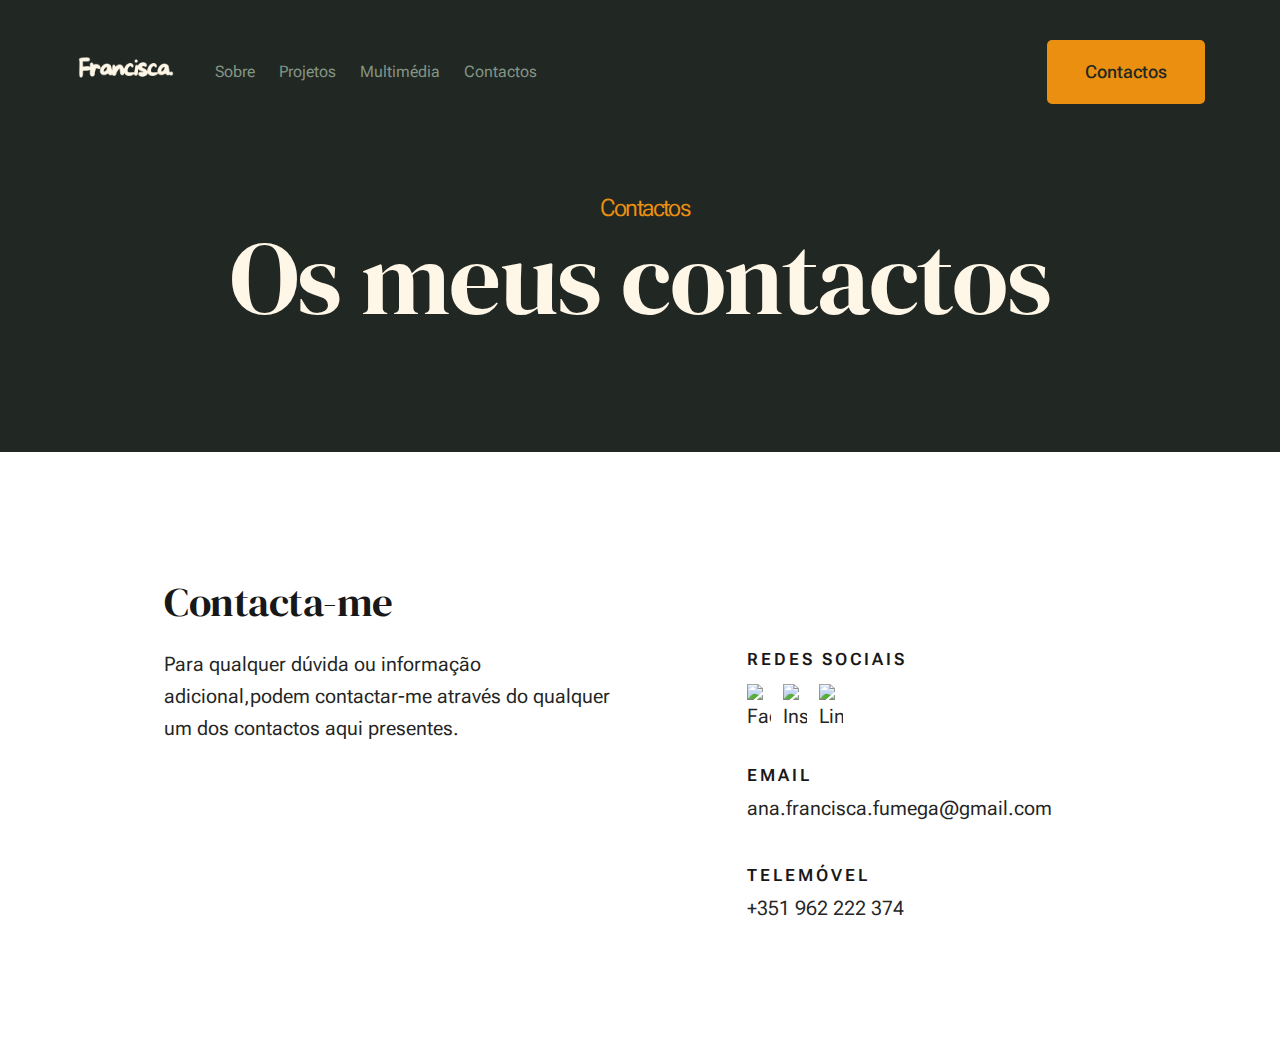
==== commit 0e4a7770: "Atualização do site" ====
--- a/contactos.html
+++ b/contactos.html
@@ -94,25 +94,17 @@
 
                     <div class="row width-narrower pagemain">
                         <div class="column xl-12">
-                            <h2>Let's Work Together</h2>
-
+                            <h2>Contacta-me</h2>
                             <div class="row">
                                 <div class="column xl-6 md-12 contact-cta">     
                                     <p>
-                                    Lorem ipsum dolor sit, amet consectetur adipisicing elit. Deserunt quisquam voluptatibus debitis aperiam ratione. Officia, 
-                                    suscipit iure, tenetur eum consequatur, consequuntur omnis accusamus odit quod pariatur excepturi architecto veniam. Soluta 
-                                    modi dignissimos libero blanditiis at saepe doloribus temporibus illo facilis dolorem, aliquam obcaecati accusamus nihil 
-                                    laboriosam, esse vel. Quod, vitae.
+                                    Para qualquer dúvida ou informação adicional,podem contactar-me através do qualquer
+                                    um dos contactos aqui presentes.
                                     </p>
-        
-                                    <a href="mailto:#0" class="btn btn--primary u-fullwidth contact-btn">
-                                        <svg xmlns="http://www.w3.org/2000/svg" width="24" height="24" viewBox="0 0 24 24" style="fill: rgba(0, 0, 0, 1);transform: ;msFilter:;"><path d="M20 4H4c-1.103 0-2 .897-2 2v12c0 1.103.897 2 2 2h16c1.103 0 2-.897 2-2V6c0-1.103-.897-2-2-2zm0 2v.511l-8 6.223-8-6.222V6h16zM4 18V9.044l7.386 5.745a.994.994 0 0 0 1.228 0L20 9.044 20.002 18H4z"></path></svg>
-                                        Envia-me um e-mail
-                                    </a>
                                 </div> 
                                 <div class="column xl-5 md-12 u-flexitem-x-right">
                                     <div class="contact-block">
-                                        <h6>Segue-me nas redes sociais</h6>
+                                        <h6>Redes Sociais</h6>
                                         <ul class="contact-social social-list">
                                             <li>
                                                 <a href="https://www.facebook.com/profile.php?id=100001958060253" target="_blank" rel="noopener noreferrer">
@@ -130,8 +122,6 @@
                                                 </a>
                                             </li>
                                         </ul>
-                                    </div>
-
                                     <div class="contact-block">
                                         <h6>Email</h6>
                                         <a href="mailto:#0">ana.francisca.fumega@gmail.com</a>
@@ -143,7 +133,7 @@
                                             <li><a href="tel:197-543-2345">+351 962 222 374</a></li>
                                         </ul>
                                     </div>
-
+                                    </div>
                                 </div>
                             </div>
                         </div>                        
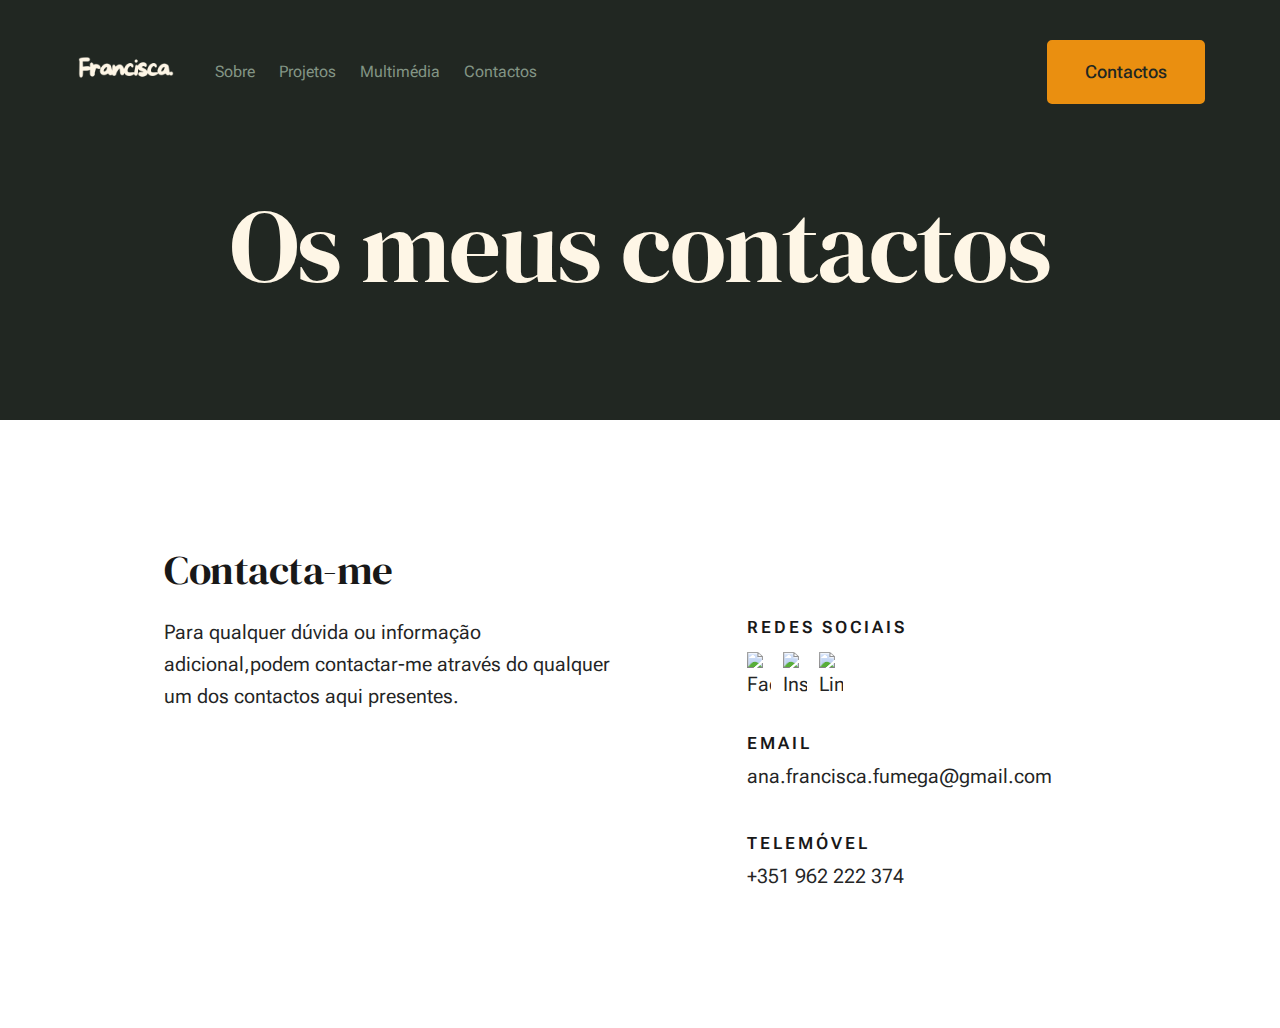
==== commit 911c52e0: "Atualização do site" ====
--- a/contactos.html
+++ b/contactos.html
@@ -83,7 +83,6 @@
                     <div class="row">
                         <div class="column xl-12">
                             <h1 class="page-title">
-                                <span class="page-title__small-type text-pretitle">Contactos</span>
                                 Os meus contactos
                             </h1>                            
                         </div>
@@ -124,7 +123,7 @@
                                         </ul>
                                     <div class="contact-block">
                                         <h6>Email</h6>
-                                        <a href="mailto:#0">ana.francisca.fumega@gmail.com</a>
+                                        <a href="mailto:ana.francisca.fumega@gmail.com">ana.francisca.fumega@gmail.com</a>
                                     </div>
 
                                     <div class="contact-block">
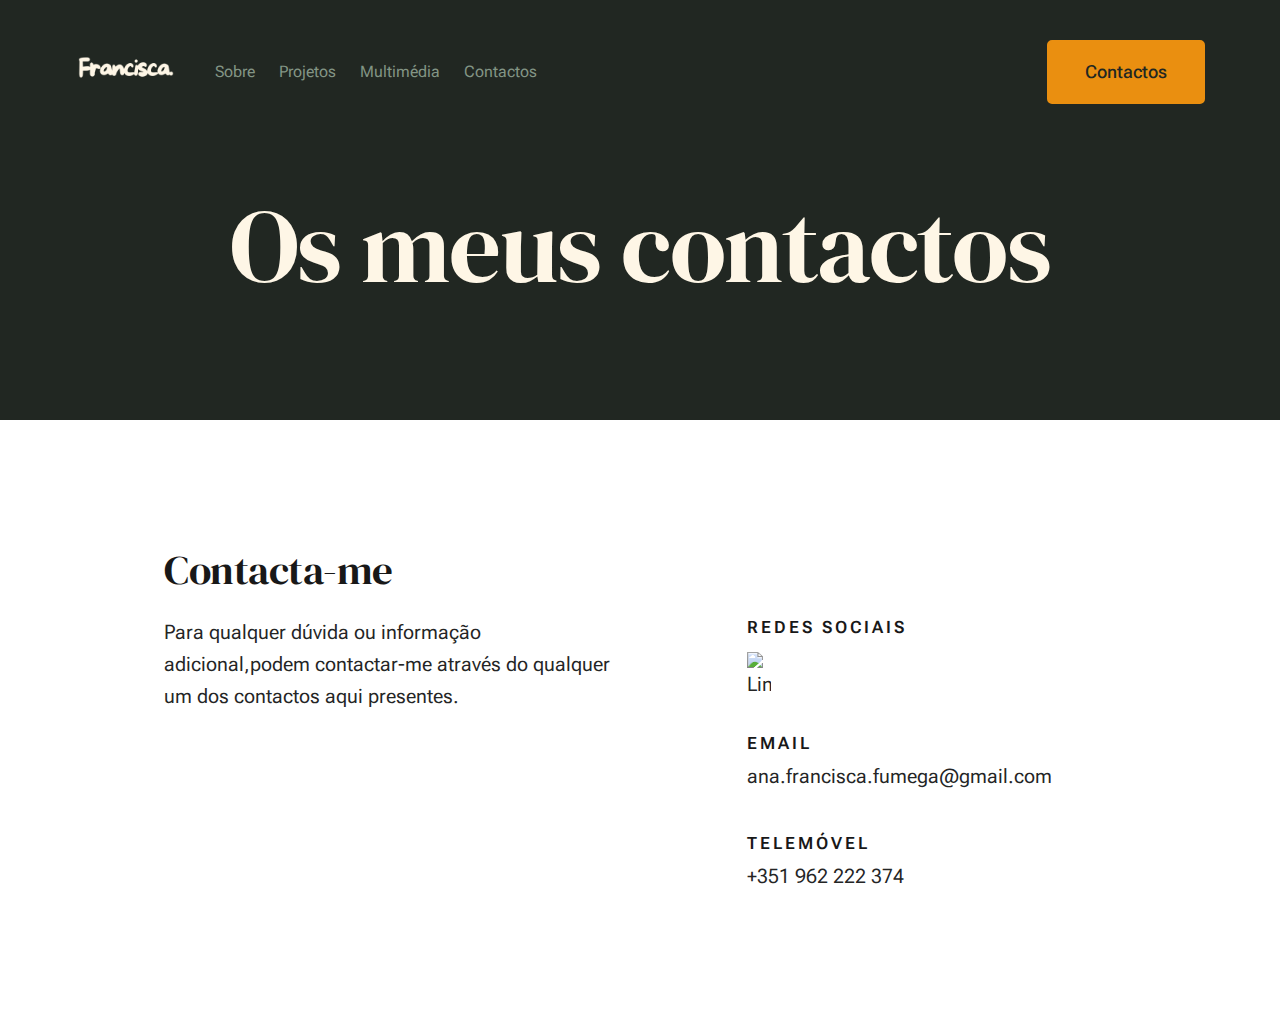
==== commit bb651e2c: "Atualização do site" ====
--- a/contactos.html
+++ b/contactos.html
@@ -106,16 +106,6 @@
                                         <h6>Redes Sociais</h6>
                                         <ul class="contact-social social-list">
                                             <li>
-                                                <a href="https://www.facebook.com/profile.php?id=100001958060253" target="_blank" rel="noopener noreferrer">
-                                                    <img src="https://cdn-icons-png.flaticon.com/512/124/124010.png" alt="Facebook" width="24" height="24">
-                                                </a>
-                                            </li>
-                                            <li>
-                                                <a href="https://www.instagram.com/_francisca007/" target="_blank" rel="noopener noreferrer">
-                                                    <img src="https://cdn-icons-png.flaticon.com/512/2111/2111463.png" alt="Instagram" width="24" height="24">
-                                                </a>
-                                            </li>
-                                            <li>
                                                 <a href="https://www.linkedin.com/in/francisca-fumega-a64b60287/" target="_blank" rel="noopener noreferrer" aria-label="LinkedIn">
                                                     <img src="https://cdn-icons-png.flaticon.com/512/174/174857.png" alt="LinkedIn" width="24" height="24">
                                                 </a>
